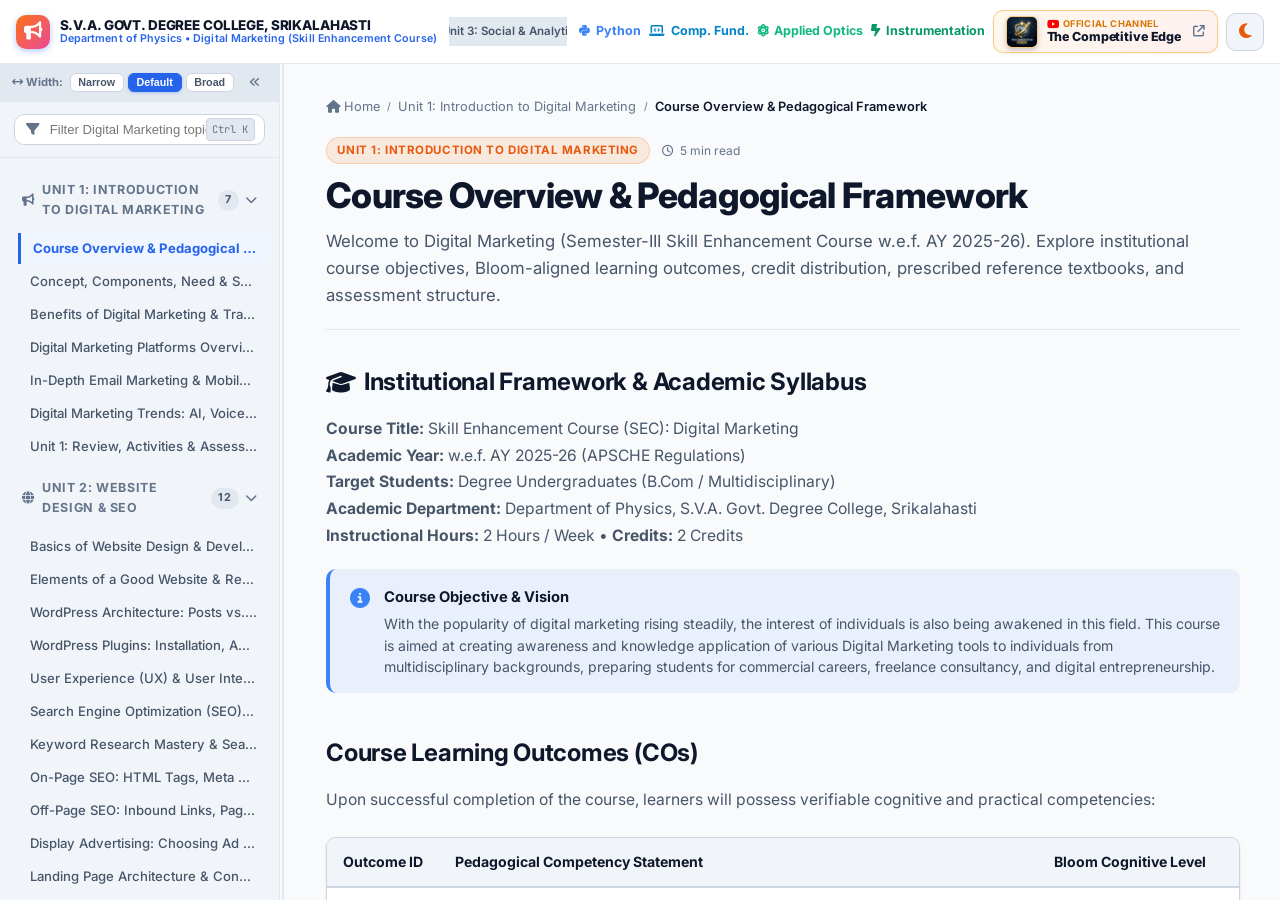
==== index.html @ a785d5cb "Add files via upload" ====
<!DOCTYPE html>
<html lang="en" data-theme="light">
<head>
  <meta charset="UTF-8">
  <meta name="viewport" content="width=device-width, initial-scale=1.0">
  <title>Digital Marketing | Department of Physics, S.V.A. Govt. Degree College, Srikalahasti</title>

  <!-- Google Fonts: Inter & JetBrains Mono -->
  <link rel="preconnect" href="https://fonts.googleapis.com">
  <link rel="preconnect" href="https://fonts.gstatic.com" crossorigin>
  <link href="https://fonts.googleapis.com/css2?family=Inter:wght@400;500;600;700;800&family=JetBrains+Mono:wght@400;500;700&display=swap" rel="stylesheet">

  <!-- Font Awesome 6.5 Icons -->
  <link rel="stylesheet" href="https://cdnjs.cloudflare.com/ajax/libs/font-awesome/6.5.1/css/all.min.css">

  <!-- Core Academic Theme & Interactive Tools Stylesheets -->
  <link rel="stylesheet" href="css/style.css">
  <link rel="stylesheet" href="css/interactive-tools.css">
</head>
<body>

  <!-- Top Reading Progress Indicator -->
  <div id="read-progress-bar"></div>

  <!-- Top Navigation Bar -->
  <header class="app-header">
    <div class="header-left">
      <button class="menu-toggle-btn" id="menu-toggle-btn" onclick="window.NavigationTracker.toggleMobileSidebar()" aria-label="Toggle Curriculum Menu">
        <i class="fa-solid fa-bars"></i>
      </button>

      <a href="#dm-course-overview" class="brand-badge">
        <div class="brand-logo-icon" style="background: linear-gradient(135deg, #f97316, #ec4899);">
          <i class="fa-solid fa-bullhorn"></i>
        </div>
        <div class="brand-title-group">
          <h1>S.V.A. GOVT. DEGREE COLLEGE, SRIKALAHASTI</h1>
          <p>Department of Physics &bull; Digital Marketing (Skill Enhancement Course)</p>
        </div>
      </a>
    </div>

    <!-- Quick Track Switcher Pills -->
    <nav class="track-switcher" aria-label="Curriculum Tracks">
      <a href="#dm-course-overview" class="track-pill active" data-track="track-unit1">Unit 1: Foundations</a>
      <a href="#web-design-fundamentals" class="track-pill" data-track="track-unit2">Unit 2: Web &amp; SEO</a>
      <a href="#social-media-ecosystem" class="track-pill" data-track="track-unit3">Unit 3: Social &amp; Analytics</a>
      <a href="#lab-01-frameworks-trends" class="track-pill" data-track="track-practicals" style="background: rgba(16, 185, 129, 0.1); border-color: var(--accent-emerald); color: var(--accent-emerald);">
        <i class="fa-solid fa-flask"></i> 5 Practical Labs
      </a>
      <a href="#dm-comprehensive-question-bank" class="track-pill" data-track="track-tests" style="background: rgba(139, 92, 246, 0.1); border-color: #8b5cf6; color: #8b5cf6;">
        <i class="fa-solid fa-graduation-cap"></i> Exams &amp; Tests
      </a>
    </nav>

    <div class="header-right">
      <!-- Course Switcher Link to Python Master Portal -->
      <a href="../Python-SVAGDC/index.html" class="tool-btn" style="text-decoration: none; font-size: 0.78rem; font-weight: 700; color: #3b82f6; border-color: #3b82f6; display: inline-flex; align-items: center; gap: 0.35rem;" title="Switch to Python Master Portal">
        <i class="fa-brands fa-python"></i> Python
      </a>

      <!-- Course Switcher Link to Computer Fundamentals Portal -->
      <a href="../Computer-Fund-OfficeAutomat-SVAGDC/index.html" class="tool-btn" style="text-decoration: none; font-size: 0.78rem; font-weight: 700; color: #0284c7; border-color: #0284c7; display: inline-flex; align-items: center; gap: 0.35rem;" title="Switch to Computer Fundamentals Portal">
        <i class="fa-solid fa-laptop-code"></i> Comp. Fund.
      </a>

      <!-- Course Switcher Link to Applied Optics Portal -->
      <a href="../Applied-Optics-SVAGDC/index.html" class="tool-btn" style="text-decoration: none; font-size: 0.78rem; font-weight: 700; color: #10b981; border-color: #10b981; display: inline-flex; align-items: center; gap: 0.35rem;" title="Switch to Applied Optics Course 7 Portal">
        <i class="fa-solid fa-atom"></i> Applied Optics
      </a>

      <!-- Course Switcher Link to Electronic Instrumentation Portal -->
      <a href="../Sem5-Electronic-Instrumentation-Minor-2026-wef2023-24/index.html" class="tool-btn" style="text-decoration: none; font-size: 0.78rem; font-weight: 700; color: #059669; border-color: #059669; display: inline-flex; align-items: center; gap: 0.35rem;" title="Switch to Electronic Instrumentation Portal">
        <i class="fa-solid fa-bolt-lightning"></i> Instrumentation
      </a>

      <!-- YouTube Channel Promotion -->
      <a href="https://www.youtube.com/@TheCompetitiveEdge-b4z" target="_blank" rel="noopener noreferrer" class="yt-promo-btn" title="Visit our Official YouTube Channel: The Competitive Edge (S.V.A. Govt. Degree College, Srikalahasti)" aria-label="Visit The Competitive Edge Official YouTube Channel">
        <img src="Logo-TheCompetitiveEdge.jpg" alt="The Competitive Edge" class="yt-promo-logo">
        <div class="yt-text-box">
          <span class="yt-channel-label"><i class="fa-brands fa-youtube yt-red-icon"></i> Official Channel</span>
          <span class="yt-channel-name">The Competitive Edge</span>
        </div>
        <span class="yt-subscribe-badge" title="Watch on YouTube">
          <i class="fa-solid fa-arrow-up-right-from-square"></i>
        </span>
      </a>

      <button class="theme-toggle-btn" id="theme-toggle-btn" aria-label="Toggle Dark/Light Mode" title="Toggle Theme">
        <i class="fa-solid fa-moon"></i>
      </button>
    </div>
  </header>

  <!-- Main App Layout Container -->
  <div class="app-container">
    <!-- Mobile Sidebar Backdrop -->
    <div class="sidebar-backdrop" id="sidebar-backdrop" onclick="window.NavigationTracker.closeMobileSidebar()"></div>

    <!-- Floating Expand Button for Desktop when Sidebar is Collapsed -->
    <button class="sidebar-floating-toggle" id="sidebar-floating-toggle" title="Show Curriculum Menu">
      <i class="fa-solid fa-bars"></i>
      <span>Curriculum Menu</span>
    </button>

    <!-- Collapsible & Resizable Sidebar Navigation -->
    <aside class="app-sidebar" id="app-sidebar">
      <!-- Sidebar Width Adjustment Toolbar -->
      <div class="sidebar-width-toolbar">
        <div class="width-presets-group" title="Quick Width Presets">
          <span class="width-label"><i class="fa-solid fa-arrows-left-right"></i> Width:</span>
          <button type="button" class="btn-width-preset" data-width="210" title="Narrow Sidebar (210px)">Narrow</button>
          <button type="button" class="btn-width-preset active" data-width="280" title="Default Sidebar (280px)">Default</button>
          <button type="button" class="btn-width-preset" data-width="360" title="Broad Sidebar (360px)">Broad</button>
        </div>
        <button type="button" class="btn-sidebar-collapse" id="sidebar-collapse-btn" title="Collapse Sidebar Menu">
          <i class="fa-solid fa-angles-left"></i>
        </button>
      </div>

      <!-- Quick Search Filter in Sidebar -->
      <div class="sidebar-search-box">
        <div class="sidebar-input-wrapper">
          <i class="fa-solid fa-filter"></i>
          <input type="text" class="sidebar-search-input" id="sidebar-search-input" placeholder="Filter Digital Marketing topics..." autocomplete="off">
          <kbd class="sidebar-search-kbd">Ctrl K</kbd>
        </div>
      </div>

      <!-- Curriculum Accordion Tree Mount -->
      <nav class="curriculum-tree" id="curriculum-tree" aria-label="Curriculum Navigation"></nav>
    </aside>

    <!-- Draggable Sidebar Resizer Handle -->
    <div class="sidebar-resizer" id="sidebar-resizer" title="Drag to adjust sidebar width (Double-click to reset)"></div>

    <!-- Reading & Interactive Main Pane -->
    <main class="app-main" id="app-main">
      <div class="content-wrapper" id="topic-content-mount">
        <!-- Dynamic Topic Content Injected via app.js -->
        <div style="padding: 3rem 1rem; text-align: center; color: var(--text-muted);">
          <i class="fa-solid fa-spinner fa-spin" style="font-size: 2rem; margin-bottom: 1rem; color: #ea580c;"></i>
          <p>Loading Digital Marketing curriculum modules...</p>
        </div>
      </div>

      <!-- YouTube Channel Promotion Banner -->
      <section class="bottom-yt-promo-container" aria-label="Official YouTube Channel Promotion">
        <div class="bottom-yt-card">
          <div class="bottom-yt-left">
            <img src="Logo-TheCompetitiveEdge.jpg" alt="The Competitive Edge Crest Logo" class="bottom-yt-crest">
          </div>
          <div class="bottom-yt-body">
            <div class="bottom-yt-badge">
              <i class="fa-brands fa-youtube"></i> OFFICIAL YOUTUBE CHANNEL
            </div>
            <h2 class="bottom-yt-title">The Competitive Edge</h2>
            <p class="bottom-yt-subtitle">
              Department of Physics &bull; S.V.A. Govt. Degree College, Srikalahasti
            </p>
            <div class="bottom-yt-desc">
              <p>
                <strong>Welcome to The Competitive Edge</strong> &mdash; your comprehensive academic and career excellence destination! 🎯
              </p>
              <p>
                Crafted for undergraduate degree scholars and competitive aspirants. We empower students with modern digital skills, analytical reasoning, physics lectures, and competitive acumen required for university distinctions, corporate placements, and competitive examinations.
              </p>
              
              <div class="bottom-yt-features-title">
                📚 What you’ll find on this channel:
              </div>
              <ul class="bottom-yt-grid">
                <li><span>📰</span> Daily Current Affairs &amp; Quizzes</li>
                <li><span>🚀</span> Digital Marketing, SEO &amp; Analytics</li>
                <li><span>🔢</span> Quantitative Aptitude &amp; Arithmetic</li>
                <li><span>🧠</span> Reasoning &ndash; Verbal &amp; Non-Verbal</li>
                <li><span>📖</span> General English &amp; Corporate Communication</li>
                <li><span>🔬</span> General Science &amp; Physics Major Lectures</li>
                <li><span>💻</span> Python Programming &amp; Computer Automation</li>
                <li><span>🎯</span> Practice Questions, Mock Exams &amp; Shortcuts</li>
              </ul>

              <div class="bottom-yt-target-exams">
                Tailored for undergraduate degree examinations and aspirants preparing for UPSC, SSC CGL, Banking (IBPS/SBI), Railways (RRB), APPSC, TSPSC, State PSCs, Defence, and industry certifications.
              </div>
            </div>
            <div class="bottom-yt-actions">
              <a href="https://www.youtube.com/@TheCompetitiveEdge-b4z" target="_blank" rel="noopener noreferrer" class="btn-yt-big-subscribe" title="Subscribe to The Competitive Edge on YouTube">
                <i class="fa-brands fa-youtube"></i> Subscribe &amp; Watch Lectures <i class="fa-solid fa-arrow-up-right-from-square"></i>
              </a>
              <span class="bottom-yt-stat"><i class="fa-solid fa-circle-check"></i> Free Academic Lectures &amp; Competitive Exam Prep</span>
            </div>
          </div>
        </div>
      </section>

      <!-- Footer -->
      <footer class="app-footer">
        <div class="footer-dept-badge" style="background: rgba(249, 115, 22, 0.12); color: #ea580c; border: 1px solid rgba(249, 115, 22, 0.25);">DEPARTMENT OF PHYSICS</div>
        <p>S.V.A. Govt. Degree College, Srikalahasti, Tirupati District, Andhra Pradesh</p>
        <p style="margin-top: 0.35rem; font-size: 0.76rem; color: var(--text-muted);">
          Semester-III &bull; Skill Enhancement Course: Digital Marketing &bull; APSCHE w.e.f. AY 2025-26 &bull; Live Interactive Web Portal
        </p>
      </footer>
    </main>
  </div>

  <!-- Global Fast Search Modal (Ctrl+K) -->
  <div class="search-modal-backdrop" id="search-modal-backdrop">
    <div class="search-modal">
      <div class="search-modal-header">
        <i class="fa-solid fa-magnifying-glass"></i>
        <input type="text" class="search-modal-input" id="search-modal-input" placeholder="Search SEO, WordPress, Facebook ads, GA4, metrics, labs..." autocomplete="off">
        <button class="search-modal-close" id="search-modal-close" aria-label="Close search modal">
          <i class="fa-solid fa-xmark"></i>
        </button>
      </div>
      <ul class="search-results-list" id="search-results-list"></ul>
    </div>
  </div>

  <!-- Application Logic Scripts -->
  <script src="js/curriculum_data.js"></script>
  <script src="js/seo_simulator.js"></script>
  <script src="js/ad_roi_calculator.js"></script>
  <script src="js/social_simulator.js"></script>
  <script src="js/wordpress_simulator.js"></script>
  <script src="js/analytics_funnel.js"></script>
  <script src="js/quiz.js"></script>
  <script src="js/navigation.js"></script>
  <script src="js/app.js"></script>

</body>
</html>
---- css/style.css ----
/* ==========================================================================
   Digital-Marketing-SVGDC: Digital Marketing Master Learning Portal
   S.V.A. Govt. Degree College, Srikalahasti
   Bespoke Academic Theme & Responsive Layout
   ========================================================================== */

:root {
  --font-sans: 'Inter', -apple-system, BlinkMacSystemFont, "Segoe UI", Roboto, Oxygen, Ubuntu, Cantarell, sans-serif;
  --font-mono: 'JetBrains Mono', 'Fira Code', Menlo, Monaco, Consolas, monospace;

  /* Light Theme Palette */
  --bg-primary: #f8fafc;
  --bg-surface: #ffffff;
  --bg-surface-elevated: #ffffff;
  --bg-sidebar: #f1f5f9;
  --bg-hover: #e2e8f0;
  --bg-active: #e0f2fe;

  --border-subtle: #e2e8f0;
  --border-medium: #cbd5e1;
  --border-focus: #3b82f6;

  --text-primary: #0f172a;
  --text-secondary: #475569;
  --text-muted: #64748b;
  --text-inverse: #ffffff;

  --primary: #2563eb;
  --primary-hover: #1d4ed8;
  --primary-light: #eff6ff;
  --primary-dark: #1e40af;

  --accent-cyan: #0284c7;
  --accent-emerald: #059669;
  --accent-amber: #d97706;
  --accent-purple: #7c3aed;
  --accent-rose: #e11d48;

  --card-shadow: 0 1px 3px 0 rgb(0 0 0 / 0.08), 0 1px 2px -1px rgb(0 0 0 / 0.08);
  --card-shadow-hover: 0 10px 15px -3px rgb(0 0 0 / 0.08), 0 4px 6px -4px rgb(0 0 0 / 0.04);
  --modal-shadow: 0 20px 25px -5px rgb(0 0 0 / 0.15), 0 8px 10px -6px rgb(0 0 0 / 0.1);

  --header-height: 64px;
  --sidebar-width: 280px;
  --content-max-width: 1040px;
  --radius-sm: 6px;
  --radius-md: 10px;
  --radius-lg: 16px;
  --radius-full: 9999px;
  --transition-fast: 0.15s ease;
  --transition-normal: 0.25s ease;
}

[data-theme="dark"] {
  --bg-primary: #090d16;
  --bg-surface: #0f172a;
  --bg-surface-elevated: #1e293b;
  --bg-sidebar: #0b1120;
  --bg-hover: #1e293b;
  --bg-active: #1e3a8a33;

  --border-subtle: #1e293b;
  --border-medium: #334155;
  --border-focus: #60a5fa;

  --text-primary: #f8fafc;
  --text-secondary: #cbd5e1;
  --text-muted: #94a3b8;
  --text-inverse: #0f172a;

  --primary: #38bdf8;
  --primary-hover: #7dd3fc;
  --primary-light: #0369a133;
  --primary-dark: #0284c7;

  --accent-cyan: #38bdf8;
  --accent-emerald: #10b981;
  --accent-amber: #fbbf24;
  --accent-purple: #a855f7;
  --accent-rose: #f43f5e;

  --card-shadow: 0 4px 6px -1px rgb(0 0 0 / 0.3), 0 2px 4px -2px rgb(0 0 0 / 0.3);
  --card-shadow-hover: 0 10px 15px -3px rgb(0 0 0 / 0.4), 0 4px 6px -4px rgb(0 0 0 / 0.2);
  --modal-shadow: 0 25px 50px -12px rgb(0 0 0 / 0.7);
}

*, *::before, *::after {
  box-sizing: border-box;
  margin: 0;
  padding: 0;
}

html {
  scroll-behavior: smooth;
  font-size: 16px;
}

body {
  font-family: var(--font-sans);
  background-color: var(--bg-primary);
  color: var(--text-primary);
  line-height: 1.65;
  min-height: 100vh;
  display: flex;
  flex-direction: column;
  -webkit-font-smoothing: antialiased;
  -moz-osx-font-smoothing: grayscale;
}

/* ================= Top Progress Bar ================= */
#read-progress-bar {
  position: fixed;
  top: 0;
  left: 0;
  height: 3px;
  background: linear-gradient(90deg, var(--accent-cyan), var(--primary), var(--accent-emerald));
  z-index: 1001;
  width: 0%;
  transition: width 0.1s linear;
}

/* ================= Top Navigation Bar ================= */
.app-header {
  height: var(--header-height);
  background-color: var(--bg-surface);
  border-bottom: 1px solid var(--border-subtle);
  position: sticky;
  top: 0;
  z-index: 1000;
  display: flex;
  align-items: center;
  justify-content: space-between;
  padding: 0 1rem;
  gap: 0.75rem;
  backdrop-filter: blur(12px);
}

.header-left {
  display: flex;
  align-items: center;
  gap: 0.6rem;
  flex-shrink: 0;
}

.menu-toggle-btn {
  display: none;
  background: transparent;
  border: 1px solid var(--border-medium);
  color: var(--text-primary);
  width: 36px;
  height: 36px;
  border-radius: var(--radius-sm);
  cursor: pointer;
  align-items: center;
  justify-content: center;
  font-size: 1rem;
}

.brand-badge {
  display: flex;
  align-items: center;
  gap: 0.6rem;
  text-decoration: none;
  color: inherit;
}

.brand-logo-icon {
  width: 34px;
  height: 34px;
  background: linear-gradient(135deg, #0284c7, #3b82f6);
  border-radius: var(--radius-md);
  display: flex;
  align-items: center;
  justify-content: center;
  color: #ffffff;
  font-size: 1.15rem;
  box-shadow: 0 2px 6px rgba(37, 99, 235, 0.35);
  flex-shrink: 0;
}

.brand-title-group h1 {
  font-size: 0.84rem;
  font-weight: 800;
  letter-spacing: -0.01em;
  color: var(--text-primary);
  line-height: 1.15;
  white-space: nowrap;
}

.brand-title-group p {
  font-size: 0.67rem;
  font-weight: 600;
  color: var(--primary);
  letter-spacing: 0.01em;
  line-height: 1.1;
  white-space: nowrap;
}

/* Quick Track Switcher Pills */
.track-switcher {
  display: flex;
  align-items: center;
  gap: 0.3rem;
  overflow-x: auto;
  flex: 1;
  min-width: 0;
  justify-content: center;
  scrollbar-width: none;
  padding: 0 0.25rem;
}

.track-switcher::-webkit-scrollbar {
  display: none;
}

.track-pill {
  padding: 0.26rem 0.58rem;
  border-radius: var(--radius-full);
  font-size: 0.72rem;
  font-weight: 600;
  color: var(--text-secondary);
  background: var(--bg-hover);
  border: 1px solid transparent;
  cursor: pointer;
  text-decoration: none;
  white-space: nowrap;
  flex-shrink: 0;
  transition: all var(--transition-fast);
}

.track-pill:hover {
  background: var(--bg-active);
  color: var(--primary);
  border-color: var(--border-medium);
}

.track-pill.active {
  background: var(--primary);
  color: #ffffff;
  border-color: var(--primary);
}

.header-right {
  display: flex;
  align-items: center;
  gap: 0.5rem;
  flex-shrink: 0;
}

/* ================= The Competitive Edge YouTube Promotion Badge ================= */
.yt-promo-btn {
  display: flex;
  align-items: center;
  gap: 0.55rem;
  padding: 0.3rem 0.75rem;
  min-width: auto;
  background: linear-gradient(135deg, rgba(245, 158, 11, 0.08), rgba(239, 68, 68, 0.08));
  border: 1.5px solid rgba(245, 158, 11, 0.45);
  border-radius: var(--radius-md);
  color: var(--text-primary);
  text-decoration: none;
  cursor: pointer;
  transition: all var(--transition-fast);
  line-height: 1.2;
  box-shadow: 0 1px 3px rgba(0, 0, 0, 0.06);
}

.yt-promo-btn:hover {
  background: linear-gradient(135deg, rgba(245, 158, 11, 0.16), rgba(239, 68, 68, 0.15));
  border-color: #f59e0b;
  box-shadow: 0 3px 10px rgba(245, 158, 11, 0.25);
  transform: translateY(-1px);
}

.yt-promo-logo {
  width: 32px;
  height: 32px;
  border-radius: 6px;
  object-fit: cover;
  flex-shrink: 0;
  box-shadow: 0 2px 5px rgba(0, 0, 0, 0.2);
  border: 1px solid rgba(245, 158, 11, 0.5);
  transition: transform var(--transition-fast);
}

.yt-promo-btn:hover .yt-promo-logo {
  transform: scale(1.05);
}

.yt-text-box {
  display: flex;
  flex-direction: column;
}

.yt-channel-label {
  font-size: 0.58rem;
  font-weight: 700;
  text-transform: uppercase;
  letter-spacing: 0.04em;
  color: #d97706;
  display: flex;
  align-items: center;
  gap: 0.25rem;
}

.yt-red-icon {
  color: #ff0000;
  font-size: 0.68rem;
}

.yt-channel-name {
  font-size: 0.78rem;
  font-weight: 800;
  color: var(--text-primary);
  white-space: nowrap;
  letter-spacing: -0.01em;
}

.yt-subscribe-badge {
  font-size: 0.72rem;
  color: var(--text-muted);
  margin-left: 0.2rem;
  transition: color var(--transition-fast), transform var(--transition-fast);
}

.yt-promo-btn:hover .yt-subscribe-badge {
  color: #ef4444;
  transform: translate(2px, -2px);
}

[data-theme="dark"] .yt-promo-btn {
  background: linear-gradient(135deg, rgba(245, 158, 11, 0.12), rgba(239, 68, 68, 0.14));
  border-color: rgba(245, 158, 11, 0.55);
}

[data-theme="dark"] .yt-channel-label {
  color: #fbbf24;
}

[data-theme="dark"] .yt-promo-btn:hover {
  border-color: #fbbf24;
  box-shadow: 0 4px 16px rgba(245, 158, 11, 0.35);
}

@media (max-width: 1024px) {
  .yt-promo-btn {
    min-width: auto;
    padding: 0.35rem 0.75rem;
  }
}

@media (max-width: 768px) {
  .yt-channel-label {
    font-size: 0.6rem;
  }
  .yt-channel-name {
    font-size: 0.78rem;
  }
}

@media (max-width: 580px) {
  .yt-text-box, .yt-subscribe-badge {
    display: none;
  }
  .yt-promo-btn {
    min-width: auto;
    padding: 0.25rem 0.4rem;
  }
  .yt-promo-logo {
    width: 34px;
    height: 34px;
  }
}

.search-trigger-btn {
  display: flex;
  align-items: center;
  gap: 0.5rem;
  padding: 0.45rem 0.85rem;
  background: var(--bg-sidebar);
  border: 1px solid var(--border-medium);
  border-radius: var(--radius-md);
  color: var(--text-muted);
  font-size: 0.82rem;
  cursor: pointer;
  transition: all var(--transition-fast);
}

.search-trigger-btn:hover {
  border-color: var(--primary);
  color: var(--text-primary);
}

.search-kbd {
  font-family: var(--font-mono);
  font-size: 0.7rem;
  background: var(--bg-hover);
  border: 1px solid var(--border-medium);
  border-radius: 4px;
  padding: 0.1rem 0.35rem;
  color: var(--text-secondary);
}

.theme-toggle-btn {
  background: var(--bg-sidebar);
  border: 1px solid var(--border-medium);
  color: var(--text-primary);
  width: 38px;
  height: 38px;
  border-radius: var(--radius-md);
  display: flex;
  align-items: center;
  justify-content: center;
  cursor: pointer;
  font-size: 1.05rem;
  transition: all var(--transition-fast);
}

.theme-toggle-btn:hover {
  background: var(--bg-hover);
  border-color: var(--border-focus);
}

/* ================= App Layout Wrapper ================= */
.app-container {
  display: flex;
  flex: 1;
  position: relative;
  overflow: hidden;
}

/* ================= Sidebar Navigation & Width Controls ================= */
.app-sidebar {
  width: var(--sidebar-width);
  background-color: var(--bg-sidebar);
  border-right: 1px solid var(--border-subtle);
  height: calc(100vh - var(--header-height));
  position: sticky;
  top: var(--header-height);
  overflow-y: auto;
  display: flex;
  flex-direction: column;
  flex-shrink: 0;
  transition: transform var(--transition-normal);
}

.app-sidebar.collapsed-desktop {
  width: 0 !important;
  min-width: 0 !important;
  overflow: hidden !important;
  border-right: none !important;
  padding: 0 !important;
  visibility: hidden;
}

/* Sidebar Width Toolbar (Narrow, Default, Broad Presets & Collapse) */
.sidebar-width-toolbar {
  display: flex;
  align-items: center;
  justify-content: space-between;
  padding: 0.4rem 0.75rem;
  background-color: var(--bg-hover);
  border-bottom: 1px solid var(--border-subtle);
  position: sticky;
  top: 0;
  z-index: 12;
  font-size: 0.74rem;
}

.width-presets-group {
  display: flex;
  align-items: center;
  gap: 0.25rem;
}

.width-label {
  font-size: 0.7rem;
  font-weight: 700;
  color: var(--text-muted);
  display: flex;
  align-items: center;
  gap: 0.2rem;
  margin-right: 0.15rem;
}

.btn-width-preset {
  background: var(--bg-surface);
  border: 1px solid var(--border-medium);
  color: var(--text-secondary);
  font-size: 0.67rem;
  font-weight: 600;
  padding: 0.18rem 0.48rem;
  border-radius: var(--radius-sm);
  cursor: pointer;
  transition: all var(--transition-fast);
}

.btn-width-preset:hover {
  background: var(--bg-surface);
  color: var(--primary);
  border-color: var(--primary);
}

.btn-width-preset.active {
  background: var(--primary);
  color: #ffffff;
  border-color: var(--primary);
  font-weight: 700;
  box-shadow: 0 1px 3px rgba(37, 99, 235, 0.3);
}

.btn-sidebar-collapse {
  background: transparent;
  border: 1px solid transparent;
  color: var(--text-muted);
  width: 24px;
  height: 24px;
  border-radius: var(--radius-sm);
  display: flex;
  align-items: center;
  justify-content: center;
  cursor: pointer;
  font-size: 0.72rem;
  transition: all var(--transition-fast);
}

.btn-sidebar-collapse:hover {
  background: var(--bg-surface);
  color: var(--primary);
  border-color: var(--border-medium);
}

/* Draggable Splitter Divider between Sidebar and Main Content */
.sidebar-resizer {
  width: 6px;
  background: transparent;
  cursor: col-resize;
  position: relative;
  flex-shrink: 0;
  z-index: 90;
  transition: background 0.15s ease;
  user-select: none;
}

.sidebar-resizer::after {
  content: '';
  position: absolute;
  top: 0;
  bottom: 0;
  left: 2px;
  width: 2px;
  background: var(--border-subtle);
  transition: all 0.15s ease;
}

.sidebar-resizer:hover,
.sidebar-resizer.dragging {
  background: rgba(37, 99, 235, 0.12);
}

.sidebar-resizer:hover::after,
.sidebar-resizer.dragging::after {
  background: var(--primary);
  width: 3px;
  box-shadow: 0 0 8px rgba(37, 99, 235, 0.5);
}

body.resizing-sidebar {
  cursor: col-resize !important;
  user-select: none !important;
}

body.resizing-sidebar iframe,
body.resizing-sidebar textarea {
  pointer-events: none !important;
}

/* Floating Expand Trigger when Sidebar is Hidden on Desktop */
.sidebar-floating-toggle {
  display: none;
  position: fixed;
  left: 0;
  top: 75px;
  z-index: 1002;
  background: var(--primary);
  color: #ffffff;
  border: none;
  border-radius: 0 var(--radius-md) var(--radius-md) 0;
  padding: 0.5rem 0.75rem;
  cursor: pointer;
  box-shadow: 0 4px 14px rgba(37, 99, 235, 0.45);
  align-items: center;
  gap: 0.45rem;
  font-size: 0.78rem;
  font-weight: 700;
  transition: all var(--transition-fast);
}

.sidebar-floating-toggle:hover {
  background: var(--primary-hover);
  transform: translateX(2px);
}

.sidebar-floating-toggle.visible {
  display: inline-flex;
}

.sidebar-search-box {
  padding: 0.75rem 0.85rem;
  border-bottom: 1px solid var(--border-subtle);
  position: sticky;
  top: 36px;
  background-color: var(--bg-sidebar);
  z-index: 10;
}

.sidebar-input-wrapper {
  position: relative;
  display: flex;
  align-items: center;
}

.sidebar-input-wrapper i {
  position: absolute;
  left: 0.75rem;
  color: var(--text-muted);
  font-size: 0.85rem;
}

.sidebar-search-input {
  width: 100%;
  padding: 0.45rem 0.75rem 0.45rem 2.2rem;
  border-radius: var(--radius-md);
  border: 1px solid var(--border-medium);
  background-color: var(--bg-surface);
  color: var(--text-primary);
  font-size: 0.82rem;
  outline: none;
  transition: border-color var(--transition-fast);
}

.sidebar-search-input:focus {
  border-color: var(--border-focus);
  box-shadow: 0 0 0 2px rgba(59, 130, 246, 0.2);
}

.sidebar-search-kbd {
  position: absolute;
  right: 0.65rem;
  font-family: var(--font-mono);
  font-size: 0.65rem;
  background: var(--bg-hover);
  border: 1px solid var(--border-medium);
  border-radius: 4px;
  padding: 0.1rem 0.35rem;
  color: var(--text-muted);
  pointer-events: none;
}

.curriculum-tree {
  padding: 0.75rem 0.6rem 2rem 0.6rem;
  display: flex;
  flex-direction: column;
  gap: 0.35rem;
}

.category-group {
  border-radius: var(--radius-md);
  overflow: hidden;
}

.category-header {
  display: flex;
  align-items: center;
  justify-content: space-between;
  padding: 0.6rem 0.75rem;
  font-size: 0.78rem;
  font-weight: 700;
  text-transform: uppercase;
  letter-spacing: 0.05em;
  color: var(--text-muted);
  cursor: pointer;
  user-select: none;
  border-radius: var(--radius-sm);
  transition: all var(--transition-fast);
}

.category-header:hover {
  background-color: var(--bg-hover);
  color: var(--text-primary);
}

.category-header-title {
  display: flex;
  align-items: center;
  gap: 0.5rem;
}

.category-badge {
  font-size: 0.68rem;
  padding: 0.1rem 0.45rem;
  border-radius: var(--radius-full);
  background-color: var(--bg-hover);
  color: var(--text-secondary);
}

.category-arrow {
  font-size: 0.75rem;
  transition: transform var(--transition-fast);
}

.category-group.collapsed .category-arrow {
  transform: rotate(-90deg);
}

.category-group.collapsed .topic-list {
  display: none;
}

.topic-list {
  list-style: none;
  padding-left: 0.5rem;
  margin-top: 0.15rem;
  display: flex;
  flex-direction: column;
  gap: 0.12rem;
}

.topic-item a {
  display: flex;
  align-items: center;
  justify-content: space-between;
  gap: 0.45rem;
  padding: 0.42rem 0.75rem;
  font-size: 0.82rem;
  font-weight: 500;
  color: var(--text-secondary);
  text-decoration: none;
  border-radius: var(--radius-sm);
  transition: all var(--transition-fast);
  line-height: 1.35;
}

.topic-item a span {
  flex: 1;
  min-width: 0;
  overflow: hidden;
  text-overflow: ellipsis;
  white-space: nowrap;
}

.topic-item a:hover {
  background-color: var(--bg-hover);
  color: var(--text-primary);
  transform: translateX(2px);
}

.topic-item.active a {
  background-color: var(--primary-light);
  color: var(--primary);
  font-weight: 700;
  border-left: 3px solid var(--primary);
  border-top-left-radius: 0;
  border-bottom-left-radius: 0;
}

.topic-item .check-icon {
  font-size: 0.72rem;
  color: var(--accent-emerald);
  display: none;
}

.topic-item.completed .check-icon {
  display: inline-block;
}

/* ================= Main Content Area ================= */
.app-main {
  flex: 1;
  min-width: 0;
  height: calc(100vh - var(--header-height));
  overflow-y: auto;
  padding: 2rem 2.5rem 4rem 2.5rem;
  scroll-behavior: smooth;
}

.content-wrapper {
  max-width: var(--content-max-width);
  margin: 0 auto;
}

/* Breadcrumbs */
.breadcrumbs {
  display: flex;
  align-items: center;
  gap: 0.45rem;
  font-size: 0.8rem;
  color: var(--text-muted);
  margin-bottom: 1.25rem;
}

.breadcrumbs a {
  color: var(--text-muted);
  text-decoration: none;
  transition: color var(--transition-fast);
}

.breadcrumbs a:hover {
  color: var(--primary);
}

.breadcrumbs .separator {
  font-size: 0.65rem;
  color: var(--text-muted);
}

.breadcrumbs .current {
  color: var(--text-primary);
  font-weight: 600;
}

/* Lesson Header & Meta */
.lesson-header {
  margin-bottom: 2rem;
  padding-bottom: 1.25rem;
  border-bottom: 1px solid var(--border-subtle);
}

.lesson-meta-row {
  display: flex;
  align-items: center;
  gap: 0.75rem;
  margin-bottom: 0.6rem;
  flex-wrap: wrap;
}

.module-tag {
  font-size: 0.72rem;
  font-weight: 700;
  text-transform: uppercase;
  letter-spacing: 0.05em;
  padding: 0.2rem 0.65rem;
  border-radius: var(--radius-full);
  background-color: var(--primary-light);
  color: var(--primary);
  border: 1px solid rgba(59, 130, 246, 0.25);
}

.read-time {
  font-size: 0.75rem;
  color: var(--text-muted);
  display: flex;
  align-items: center;
  gap: 0.35rem;
}

.lesson-title {
  font-size: 2.2rem;
  font-weight: 800;
  letter-spacing: -0.02em;
  color: var(--text-primary);
  line-height: 1.2;
  margin-bottom: 0.75rem;
}

.lesson-lead {
  font-size: 1.05rem;
  color: var(--text-secondary);
  line-height: 1.6;
  max-width: 900px;
}

/* Chapter Navigation Quick Buttons */
.nav-buttons-bar {
  display: flex;
  align-items: center;
  justify-content: space-between;
  margin: 1.5rem 0;
  gap: 1rem;
}

.nav-btn {
  display: inline-flex;
  align-items: center;
  gap: 0.5rem;
  padding: 0.55rem 1.1rem;
  border-radius: var(--radius-md);
  font-size: 0.86rem;
  font-weight: 600;
  text-decoration: none;
  cursor: pointer;
  transition: all var(--transition-fast);
  border: 1px solid var(--border-medium);
  background-color: var(--bg-surface);
  color: var(--text-primary);
}

.nav-btn:hover {
  border-color: var(--primary);
  color: var(--primary);
  background-color: var(--bg-hover);
}

.nav-btn.primary {
  background-color: var(--primary);
  color: #ffffff;
  border-color: var(--primary);
  box-shadow: 0 2px 4px rgba(37, 99, 235, 0.25);
}

.nav-btn.primary:hover {
  background-color: var(--primary-hover);
}

.nav-btn.disabled {
  opacity: 0.4;
  pointer-events: none;
  cursor: not-allowed;
}

/* Pedagogical Sections & Typography */
.pedagogy-section {
  margin-bottom: 2.5rem;
}

.pedagogy-section h2 {
  font-size: 1.5rem;
  font-weight: 700;
  letter-spacing: -0.01em;
  color: var(--text-primary);
  margin-bottom: 0.9rem;
  display: flex;
  align-items: center;
  gap: 0.5rem;
}

.pedagogy-section h3 {
  font-size: 1.2rem;
  font-weight: 600;
  color: var(--text-primary);
  margin: 1.5rem 0 0.75rem 0;
}

.pedagogy-section p {
  color: var(--text-secondary);
  font-size: 0.98rem;
  line-height: 1.7;
  margin-bottom: 1rem;
}

.pedagogy-section ul, .pedagogy-section ol {
  color: var(--text-secondary);
  font-size: 0.98rem;
  line-height: 1.7;
  padding-left: 1.5rem;
  margin-bottom: 1rem;
}

.pedagogy-section li {
  margin-bottom: 0.4rem;
}

.pedagogy-section code {
  font-family: var(--font-mono);
  font-size: 0.88em;
  background-color: var(--bg-hover);
  color: var(--accent-rose);
  padding: 0.15rem 0.35rem;
  border-radius: var(--radius-sm);
  border: 1px solid var(--border-subtle);
}

/* Callout Alerts */
.callout-box {
  border-radius: var(--radius-md);
  padding: 1rem 1.25rem;
  margin: 1.25rem 0;
  display: flex;
  gap: 0.85rem;
  border-left: 4px solid;
}

.callout-box.info {
  background-color: rgba(59, 130, 246, 0.08);
  border-color: #3b82f6;
  color: var(--text-primary);
}

.callout-box.tip {
  background-color: rgba(16, 185, 129, 0.08);
  border-color: #10b981;
  color: var(--text-primary);
}

.callout-box.warning {
  background-color: rgba(245, 158, 11, 0.08);
  border-color: #f59e0b;
  color: var(--text-primary);
}

.callout-box.academic {
  background-color: rgba(124, 58, 237, 0.08);
  border-color: #7c3aed;
  color: var(--text-primary);
}

.callout-icon {
  font-size: 1.25rem;
  line-height: 1;
  flex-shrink: 0;
  margin-top: 0.15rem;
}

.callout-box.info .callout-icon { color: #3b82f6; }
.callout-box.tip .callout-icon { color: #10b981; }
.callout-box.warning .callout-icon { color: #f59e0b; }
.callout-box.academic .callout-icon { color: #7c3aed; }

.callout-content {
  flex: 1;
}

.callout-title {
  font-weight: 700;
  font-size: 0.92rem;
  margin-bottom: 0.25rem;
}

.callout-text {
  font-size: 0.88rem;
  color: var(--text-secondary);
  line-height: 1.5;
}

/* Modern Data & Reference Tables */
.table-container {
  overflow-x: auto;
  margin: 1.5rem 0;
  border-radius: var(--radius-md);
  border: 1px solid var(--border-medium);
  background-color: var(--bg-surface);
  box-shadow: var(--card-shadow);
}

.data-table {
  width: 100%;
  border-collapse: collapse;
  text-align: left;
  font-size: 0.88rem;
}

.data-table th {
  background-color: var(--bg-sidebar);
  color: var(--text-primary);
  font-weight: 700;
  padding: 0.75rem 1rem;
  border-bottom: 2px solid var(--border-medium);
  white-space: nowrap;
}

.data-table td {
  padding: 0.75rem 1rem;
  border-bottom: 1px solid var(--border-subtle);
  color: var(--text-secondary);
}

.data-table tr:last-child td {
  border-bottom: none;
}

.data-table tr:hover td {
  background-color: var(--bg-hover);
}

/* ================= Search Modal ================= */
.search-modal-backdrop {
  position: fixed;
  inset: 0;
  background-color: rgba(0, 0, 0, 0.6);
  backdrop-filter: blur(4px);
  z-index: 2000;
  display: none;
  align-items: flex-start;
  justify-content: center;
  padding-top: 10vh;
}

.search-modal-backdrop.active {
  display: flex;
}

.search-modal {
  width: 90%;
  max-width: 620px;
  background-color: var(--bg-surface);
  border: 1px solid var(--border-medium);
  border-radius: var(--radius-lg);
  box-shadow: var(--modal-shadow);
  overflow: hidden;
  display: flex;
  flex-direction: column;
}

.search-modal-header {
  display: flex;
  align-items: center;
  padding: 0.85rem 1.25rem;
  border-bottom: 1px solid var(--border-subtle);
  gap: 0.75rem;
}

.search-modal-header i {
  color: var(--text-muted);
  font-size: 1.1rem;
}

.search-modal-input {
  flex: 1;
  border: none;
  background: transparent;
  color: var(--text-primary);
  font-size: 1.05rem;
  outline: none;
}

.search-modal-close {
  background: none;
  border: none;
  color: var(--text-muted);
  cursor: pointer;
  font-size: 1.1rem;
  padding: 0.2rem;
}

.search-results-list {
  max-height: 400px;
  overflow-y: auto;
  padding: 0.5rem;
  list-style: none;
}

.search-result-item a {
  display: block;
  padding: 0.75rem 1rem;
  border-radius: var(--radius-md);
  text-decoration: none;
  color: var(--text-primary);
  transition: background-color var(--transition-fast);
}

.search-result-item a:hover {
  background-color: var(--bg-hover);
}

.search-result-title {
  font-weight: 600;
  font-size: 0.92rem;
}

.search-result-path {
  font-size: 0.76rem;
  color: var(--text-muted);
  margin-top: 0.15rem;
}

/* ================= Big Size Bottom YouTube Promotion Banner ================= */
.bottom-yt-promo-container {
  max-width: var(--content-max-width);
  margin: 3.5rem auto 2.5rem auto;
  padding: 0 0.5rem;
}

.bottom-yt-card {
  display: flex;
  align-items: flex-start;
  gap: 2.25rem;
  background: linear-gradient(135deg, rgba(245, 158, 11, 0.07), rgba(239, 68, 68, 0.08), rgba(37, 99, 235, 0.05));
  border: 2px solid rgba(245, 158, 11, 0.45);
  border-radius: var(--radius-lg);
  padding: 2.25rem 2.5rem;
  box-shadow: 0 4px 24px rgba(0, 0, 0, 0.06);
  position: relative;
  overflow: hidden;
  transition: all var(--transition-normal);
}

.bottom-yt-card::before {
  content: '';
  position: absolute;
  top: -60px;
  right: -60px;
  width: 180px;
  height: 180px;
  background: radial-gradient(circle, rgba(239, 68, 68, 0.15) 0%, transparent 70%);
  border-radius: 50%;
  pointer-events: none;
}

.bottom-yt-card:hover {
  border-color: #f59e0b;
  box-shadow: 0 8px 32px rgba(245, 158, 11, 0.22);
  transform: translateY(-2px);
}

.bottom-yt-left {
  flex-shrink: 0;
  margin-top: 0.25rem;
}

.bottom-yt-crest {
  width: 110px;
  height: 110px;
  border-radius: 20px;
  object-fit: cover;
  box-shadow: 0 6px 18px rgba(0, 0, 0, 0.28);
  border: 2.5px solid rgba(245, 158, 11, 0.65);
  transition: transform var(--transition-fast);
}

.bottom-yt-card:hover .bottom-yt-crest {
  transform: scale(1.05) rotate(1deg);
}

.bottom-yt-body {
  flex: 1;
  min-width: 0;
}

.bottom-yt-badge {
  display: inline-flex;
  align-items: center;
  gap: 0.45rem;
  font-size: 0.72rem;
  font-weight: 800;
  text-transform: uppercase;
  letter-spacing: 0.06em;
  color: #ffffff;
  background: linear-gradient(135deg, #dc2626, #b91c1c);
  padding: 0.25rem 0.8rem;
  border-radius: var(--radius-full);
  margin-bottom: 0.65rem;
  box-shadow: 0 2px 6px rgba(220, 38, 38, 0.35);
}

.bottom-yt-title {
  font-size: 1.65rem;
  font-weight: 800;
  color: var(--text-primary);
  margin-bottom: 0.2rem;
  letter-spacing: -0.02em;
  line-height: 1.2;
}

.bottom-yt-subtitle {
  font-size: 0.88rem;
  font-weight: 600;
  color: #d97706;
  margin-bottom: 0.75rem;
}

.bottom-yt-desc {
  font-size: 0.92rem;
  color: var(--text-secondary);
  line-height: 1.65;
  margin-bottom: 1.25rem;
  max-width: 100%;
}

.bottom-yt-desc p {
  margin-bottom: 0.65rem;
}

.bottom-yt-features-title {
  font-size: 0.96rem;
  font-weight: 700;
  color: var(--text-primary);
  margin: 1.15rem 0 0.5rem 0;
  display: flex;
  align-items: center;
  gap: 0.4rem;
}

.bottom-yt-grid {
  display: grid;
  grid-template-columns: repeat(auto-fit, minmax(260px, 1fr));
  gap: 0.45rem 1.25rem;
  margin: 0.6rem 0 1.2rem 0;
  list-style: none;
  padding: 0;
}

.bottom-yt-grid li {
  font-size: 0.88rem;
  color: var(--text-secondary);
  display: flex;
  align-items: center;
  gap: 0.5rem;
  line-height: 1.4;
}

.bottom-yt-target-exams {
  font-size: 0.88rem;
  color: var(--text-secondary);
  background: var(--bg-hover);
  border-left: 3px solid #f59e0b;
  padding: 0.75rem 1rem;
  border-radius: 0 var(--radius-sm) var(--radius-sm) 0;
  margin: 1rem 0 1.25rem 0;
  line-height: 1.6;
}

.bottom-yt-actions {
  display: flex;
  align-items: center;
  gap: 1.25rem;
  flex-wrap: wrap;
}

.btn-yt-big-subscribe {
  display: inline-flex;
  align-items: center;
  gap: 0.65rem;
  padding: 0.7rem 1.6rem;
  background: linear-gradient(135deg, #ef4444, #dc2626);
  color: #ffffff !important;
  font-size: 0.95rem;
  font-weight: 700;
  border-radius: var(--radius-md);
  text-decoration: none;
  box-shadow: 0 4px 14px rgba(239, 68, 68, 0.38);
  transition: all var(--transition-fast);
}

.btn-yt-big-subscribe:hover {
  background: linear-gradient(135deg, #dc2626, #b91c1c);
  box-shadow: 0 6px 20px rgba(239, 68, 68, 0.55);
  transform: translateY(-2px);
}

.bottom-yt-stat {
  font-size: 0.84rem;
  color: var(--text-muted);
  display: inline-flex;
  align-items: center;
  gap: 0.4rem;
}

.bottom-yt-stat i {
  color: var(--accent-emerald);
}

[data-theme="dark"] .bottom-yt-card {
  background: linear-gradient(135deg, rgba(245, 158, 11, 0.12), rgba(239, 68, 68, 0.12), rgba(30, 58, 138, 0.2));
  border-color: rgba(245, 158, 11, 0.5);
}

[data-theme="dark"] .bottom-yt-subtitle {
  color: #fbbf24;
}

@media (max-width: 768px) {
  .bottom-yt-card {
    flex-direction: column;
    text-align: center;
    gap: 1.5rem;
    padding: 1.75rem 1.25rem;
  }
  
  .bottom-yt-actions {
    justify-content: center;
  }
  
  .bottom-yt-crest {
    width: 90px;
    height: 90px;
  }
}

/* ================= Footer ================= */
.app-footer {
  background-color: var(--bg-surface);
  border-top: 1px solid var(--border-subtle);
  padding: 2rem 1.5rem;
  text-align: center;
  color: var(--text-muted);
  font-size: 0.82rem;
}

.footer-dept-badge {
  font-weight: 700;
  color: var(--text-primary);
  margin-bottom: 0.35rem;
}

/* ================= Responsive Breakpoints ================= */
@media (max-width: 1024px) {
  .track-switcher {
    display: none;
  }
}

@media (max-width: 860px) {
  .menu-toggle-btn {
    display: flex;
  }

  .sidebar-resizer,
  .sidebar-width-toolbar,
  .sidebar-floating-toggle {
    display: none !important;
  }

  .app-sidebar {
    position: fixed;
    left: 0;
    top: var(--header-height);
    bottom: 0;
    z-index: 1050;
    transform: translateX(-100%);
    box-shadow: var(--modal-shadow);
  }

  .app-sidebar.open {
    transform: translateX(0);
  }

  .sidebar-backdrop {
    position: fixed;
    inset: 0;
    top: var(--header-height);
    background-color: rgba(0, 0, 0, 0.5);
    z-index: 1040;
    display: none;
  }

  .sidebar-backdrop.active {
    display: block;
  }

  .app-main {
    padding: 1.5rem 1rem 3rem 1rem;
  }

  .lesson-title {
    font-size: 1.75rem;
  }
}

/* ==========================================================================
   Test Your Understanding Quiz & Assessment Styling
   ========================================================================== */
.quiz-header-bar {
  margin: 3rem 0 1.75rem 0;
  padding-bottom: 1rem;
  border-bottom: 2px solid var(--border-subtle);
  display: flex;
  align-items: center;
  justify-content: space-between;
  flex-wrap: wrap;
  gap: 1rem;
}

.quiz-badge {
  background: linear-gradient(135deg, rgba(245, 158, 11, 0.15), rgba(217, 119, 6, 0.25));
  color: #d97706;
  border: 1px solid rgba(245, 158, 11, 0.35);
  font-size: 0.82rem;
  font-weight: 700;
  text-transform: uppercase;
  letter-spacing: 0.06em;
  padding: 0.4rem 1rem;
  border-radius: var(--radius-full);
  display: inline-flex;
  align-items: center;
  gap: 0.5rem;
  box-shadow: 0 1px 2px rgba(245, 158, 11, 0.1);
}

[data-theme="dark"] .quiz-badge {
  color: #fbbf24;
  background: linear-gradient(135deg, rgba(245, 158, 11, 0.25), rgba(217, 119, 6, 0.35));
  border-color: rgba(245, 158, 11, 0.45);
}

.quiz-count-badge {
  display: inline-flex;
  align-items: center;
  gap: 0.45rem;
  font-size: 0.8rem;
  font-weight: 600;
  color: var(--text-secondary);
  background-color: var(--bg-surface);
  border: 1px solid var(--border-medium);
  padding: 0.35rem 0.85rem;
  border-radius: var(--radius-full);
}

.quiz-item-block {
  padding: 1.5rem 1.6rem;
  background-color: var(--bg-surface);
  border: 1px solid var(--border-subtle);
  border-left: 4px solid var(--primary);
  border-radius: var(--radius-lg);
  margin-bottom: 1.75rem;
  box-shadow: var(--card-shadow);
  transition: all var(--transition-normal);
}

.quiz-item-block:hover {
  box-shadow: var(--card-shadow-hover);
  border-color: var(--border-medium);
  border-left-color: var(--accent-cyan);
}

.quiz-q-num {
  display: inline-block;
  font-size: 0.72rem;
  font-weight: 700;
  text-transform: uppercase;
  letter-spacing: 0.08em;
  color: var(--primary);
  background: var(--primary-light);
  padding: 0.2rem 0.65rem;
  border-radius: var(--radius-sm);
  margin-bottom: 0.85rem;
}

[data-theme="dark"] .quiz-q-num {
  background: rgba(59, 130, 246, 0.2);
  color: #60a5fa;
}

.quiz-question {
  font-size: 1.05rem;
  font-weight: 700;
  color: var(--text-primary);
  margin-bottom: 1.25rem;
  line-height: 1.55;
}

.quiz-options {
  display: flex;
  flex-direction: column;
  gap: 0.65rem;
  margin-bottom: 1.25rem;
}

.quiz-option-label {
  display: flex;
  align-items: center;
  gap: 0.9rem;
  padding: 0.85rem 1.15rem;
  border: 1.5px solid var(--border-subtle);
  border-radius: var(--radius-md);
  cursor: pointer;
  background-color: var(--bg-primary);
  transition: all var(--transition-fast);
  color: var(--text-secondary);
  font-size: 0.93rem;
  user-select: none;
}

.quiz-option-label:hover {
  background-color: var(--bg-hover);
  border-color: var(--border-medium);
  color: var(--text-primary);
  transform: translateX(4px);
}

.quiz-option-label.selected,
.quiz-option-label:has(input:checked) {
  background-color: var(--primary-light);
  border-color: var(--primary);
  color: var(--text-primary);
  font-weight: 600;
  box-shadow: 0 0 0 1px var(--primary);
}

[data-theme="dark"] .quiz-option-label.selected,
[data-theme="dark"] .quiz-option-label:has(input:checked) {
  background-color: rgba(37, 99, 235, 0.18);
  border-color: #3b82f6;
  color: #f1f5f9;
}

.quiz-option-label input[type="radio"] {
  accent-color: var(--primary);
  width: 18px;
  height: 18px;
  cursor: pointer;
}

.quiz-actions {
  display: flex;
  align-items: center;
  gap: 0.85rem;
  flex-wrap: wrap;
  margin-top: 1rem;
}

.btn-check-answer {
  display: inline-flex;
  align-items: center;
  gap: 0.5rem;
  background: linear-gradient(135deg, #0284c7, #2563eb);
  color: #ffffff;
  padding: 0.6rem 1.35rem;
  border-radius: var(--radius-md);
  font-size: 0.88rem;
  font-weight: 700;
  border: none;
  cursor: pointer;
  box-shadow: 0 2px 4px rgba(37, 99, 235, 0.25);
  transition: all var(--transition-fast);
}

.btn-check-answer:hover {
  transform: translateY(-1px);
  box-shadow: 0 4px 8px rgba(37, 99, 235, 0.35);
  filter: brightness(1.08);
}

.btn-check-answer:active {
  transform: translateY(0);
}

.btn-show-solution {
  display: inline-flex;
  align-items: center;
  gap: 0.5rem;
  background: var(--bg-surface);
  color: var(--text-secondary);
  border: 1.5px solid var(--border-medium);
  padding: 0.58rem 1.15rem;
  border-radius: var(--radius-md);
  font-size: 0.86rem;
  font-weight: 600;
  cursor: pointer;
  transition: all var(--transition-fast);
}

.btn-show-solution:hover {
  color: var(--text-primary);
  border-color: var(--text-secondary);
  background-color: var(--bg-hover);
}

.quiz-feedback {
  margin-top: 1.15rem;
  padding: 0.95rem 1.25rem;
  border-radius: var(--radius-md);
  font-size: 0.9rem;
  line-height: 1.55;
  display: none;
  transition: all var(--transition-normal);
}

.quiz-feedback.correct {
  display: block;
  background-color: rgba(16, 185, 129, 0.08);
  border: 1.5px solid #10b981;
  color: #047857;
}

[data-theme="dark"] .quiz-feedback.correct {
  color: #34d399;
  background-color: rgba(16, 185, 129, 0.16);
  border-color: #059669;
}

.quiz-feedback.incorrect {
  display: block;
  background-color: rgba(239, 68, 68, 0.08);
  border: 1.5px solid #ef4444;
  color: #b91c1c;
}

[data-theme="dark"] .quiz-feedback.incorrect {
  color: #f87171;
  background-color: rgba(239, 68, 68, 0.16);
  border-color: #dc2626;
}

.quiz-feedback.solution {
  display: block;
  background-color: rgba(245, 158, 11, 0.08);
  border: 1.5px solid #f59e0b;
  color: #b45309;
}

[data-theme="dark"] .quiz-feedback.solution {
  color: #fbbf24;
  background-color: rgba(245, 158, 11, 0.16);
  border-color: #d97706;
}
---- css/interactive-tools.css ----
﻿/* ==========================================================================
   Digital-Marketing-SVGDC: Interactive Tools Stylesheet
   Department of Physics, S.V.A. Govt. Degree College, Srikalahasti
   ========================================================================== */

.interactive-tool-card {
  background: var(--bg-surface);
  border: 1px solid var(--border-medium);
  border-radius: var(--radius-lg);
  padding: 1.5rem;
  margin: 1.5rem 0 2rem 0;
  box-shadow: var(--card-shadow);
  transition: box-shadow var(--transition-normal);
}

.interactive-tool-card:hover {
  box-shadow: var(--card-shadow-hover);
}

.tool-header-badge {
  display: inline-flex;
  align-items: center;
  gap: 0.5rem;
  padding: 0.35rem 0.75rem;
  border-radius: var(--radius-full);
  font-size: 0.75rem;
  font-weight: 700;
  text-transform: uppercase;
  letter-spacing: 0.05em;
  background: rgba(249, 115, 22, 0.12);
  color: #ea580c;
  border: 1px solid rgba(249, 115, 22, 0.25);
  margin-bottom: 0.75rem;
}

[data-theme="dark"] .tool-header-badge {
  background: rgba(251, 146, 60, 0.15);
  color: #fb923c;
  border-color: rgba(251, 146, 60, 0.3);
}

.tool-title {
  font-size: 1.25rem;
  font-weight: 700;
  color: var(--text-primary);
  margin-bottom: 0.35rem;
  display: flex;
  align-items: center;
  gap: 0.5rem;
}

.tool-desc {
  font-size: 0.88rem;
  color: var(--text-secondary);
  margin-bottom: 1.25rem;
  line-height: 1.5;
}

.tool-two-col {
  display: grid;
  grid-template-columns: 1fr 1fr;
  gap: 1.5rem;
}

@media (max-width: 860px) {
  .tool-two-col {
    grid-template-columns: 1fr;
  }
}

.tool-form-group {
  margin-bottom: 1rem;
}

.tool-label {
  display: flex;
  justify-content: space-between;
  align-items: center;
  font-size: 0.82rem;
  font-weight: 600;
  color: var(--text-primary);
  margin-bottom: 0.4rem;
}

.tool-label-hint {
  font-size: 0.75rem;
  color: var(--text-muted);
  font-weight: 400;
}

.tool-input, .tool-select, .tool-textarea {
  width: 100%;
  padding: 0.6rem 0.85rem;
  font-size: 0.88rem;
  font-family: var(--font-sans);
  border: 1px solid var(--border-medium);
  border-radius: var(--radius-md);
  background: var(--bg-primary);
  color: var(--text-primary);
  outline: none;
  transition: border-color var(--transition-fast), box-shadow var(--transition-fast);
}

.tool-input:focus, .tool-select:focus, .tool-textarea:focus {
  border-color: #f97316;
  box-shadow: 0 0 0 3px rgba(249, 115, 22, 0.15);
}

.tool-textarea {
  resize: vertical;
  min-height: 75px;
}

.char-counter-bar {
  height: 4px;
  background: var(--border-subtle);
  border-radius: 2px;
  overflow: hidden;
  margin-top: 0.35rem;
}

.char-counter-fill {
  height: 100%;
  background: #10b981;
  width: 0%;
  transition: width 0.2s ease, background-color 0.2s ease;
}

.char-counter-fill.warning {
  background: #f59e0b;
}

.char-counter-fill.danger {
  background: #ef4444;
}

.serp-device-toggle {
  display: inline-flex;
  background: var(--bg-primary);
  border: 1px solid var(--border-medium);
  border-radius: var(--radius-md);
  padding: 3px;
  margin-bottom: 1rem;
}

.serp-toggle-btn {
  padding: 0.35rem 0.85rem;
  border: none;
  background: transparent;
  color: var(--text-secondary);
  font-size: 0.8rem;
  font-weight: 600;
  border-radius: var(--radius-sm);
  cursor: pointer;
  display: inline-flex;
  align-items: center;
  gap: 0.35rem;
}

.serp-toggle-btn.active {
  background: var(--bg-surface);
  color: #ea580c;
  box-shadow: 0 1px 2px rgba(0,0,0,0.06);
}

.serp-preview-box {
  background: #ffffff;
  border: 1px solid var(--border-medium);
  border-radius: var(--radius-md);
  padding: 1.25rem;
  font-family: Roboto, Arial, sans-serif;
  color: #202124;
}

[data-theme="dark"] .serp-preview-box {
  background: #1e293b;
  color: #e2e8f0;
  border-color: #334155;
}

.serp-meta-url {
  font-size: 0.82rem;
  color: #202124;
  display: flex;
  align-items: center;
  gap: 0.4rem;
  margin-bottom: 0.3rem;
  word-break: break-all;
}

[data-theme="dark"] .serp-meta-url {
  color: #94a3b8;
}

.serp-favicon {
  width: 16px;
  height: 16px;
  border-radius: 50%;
  background: #ea580c;
  display: inline-flex;
  align-items: center;
  justify-content: center;
  color: #ffffff;
  font-size: 9px;
}

.serp-title {
  font-size: 1.25rem;
  font-weight: 400;
  color: #1a0dab;
  line-height: 1.3;
  margin-bottom: 0.3rem;
  cursor: pointer;
}

[data-theme="dark"] .serp-title {
  color: #8ab4f8;
}

.serp-title:hover {
  text-decoration: underline;
}

.serp-description {
  font-size: 0.88rem;
  line-height: 1.5;
  color: #4d5156;
}

[data-theme="dark"] .serp-description {
  color: #cbd5e1;
}

.serp-rich-snippet {
  font-size: 0.8rem;
  color: #f59e0b;
  margin-top: 0.35rem;
  display: flex;
  align-items: center;
  gap: 0.3rem;
}

.seo-check-list {
  list-style: none;
  padding: 0;
  margin: 1rem 0 0 0;
}

.seo-check-item {
  display: flex;
  align-items: center;
  gap: 0.5rem;
  font-size: 0.82rem;
  padding: 0.35rem 0;
  color: var(--text-secondary);
}

.seo-check-item i {
  font-size: 0.9rem;
}

.seo-check-item.passed i {
  color: #10b981;
}

.seo-check-item.failed i {
  color: #ef4444;
}

.calc-metrics-grid {
  display: grid;
  grid-template-columns: repeat(auto-fit, minmax(130px, 1fr));
  gap: 0.85rem;
  margin-top: 1.25rem;
}

.metric-kpi-card {
  background: var(--bg-primary);
  border: 1px solid var(--border-medium);
  border-radius: var(--radius-md);
  padding: 0.85rem;
  text-align: center;
  transition: transform var(--transition-fast);
}

.metric-kpi-card:hover {
  transform: translateY(-2px);
}

.metric-kpi-card.highlight {
  border-color: #f97316;
  background: rgba(249, 115, 22, 0.04);
}

[data-theme="dark"] .metric-kpi-card.highlight {
  background: rgba(249, 115, 22, 0.1);
}

.kpi-title {
  font-size: 0.72rem;
  font-weight: 700;
  text-transform: uppercase;
  letter-spacing: 0.05em;
  color: var(--text-muted);
  margin-bottom: 0.25rem;
}

.kpi-value {
  font-size: 1.35rem;
  font-weight: 800;
  color: var(--text-primary);
}

.kpi-unit {
  font-size: 0.75rem;
  color: var(--text-muted);
  font-weight: 500;
  margin-top: 0.15rem;
}

.industry-presets-bar {
  display: flex;
  gap: 0.5rem;
  margin-bottom: 1rem;
  flex-wrap: wrap;
}

.preset-btn {
  padding: 0.35rem 0.75rem;
  font-size: 0.75rem;
  font-weight: 600;
  border-radius: var(--radius-full);
  border: 1px solid var(--border-medium);
  background: var(--bg-surface);
  color: var(--text-secondary);
  cursor: pointer;
  transition: all var(--transition-fast);
}

.preset-btn:hover, .preset-btn.active {
  background: #ea580c;
  color: #ffffff;
  border-color: #ea580c;
}

.social-platform-tabs {
  display: flex;
  gap: 0.5rem;
  margin-bottom: 1rem;
  border-bottom: 1px solid var(--border-medium);
  padding-bottom: 0.5rem;
}

.platform-tab-btn {
  padding: 0.4rem 0.85rem;
  font-size: 0.82rem;
  font-weight: 600;
  border: none;
  background: transparent;
  color: var(--text-muted);
  cursor: pointer;
  border-radius: var(--radius-sm);
  display: inline-flex;
  align-items: center;
  gap: 0.4rem;
}

.platform-tab-btn.active {
  background: rgba(249, 115, 22, 0.1);
  color: #ea580c;
}

.social-mockup-card {
  background: #ffffff;
  border: 1px solid var(--border-medium);
  border-radius: var(--radius-md);
  padding: 1rem;
  color: #050505;
  font-family: var(--font-sans);
}

[data-theme="dark"] .social-mockup-card {
  background: #1e293b;
  color: #f1f5f9;
  border-color: #334155;
}

.social-author-row {
  display: flex;
  align-items: center;
  gap: 0.65rem;
  margin-bottom: 0.75rem;
}

.social-author-avatar {
  width: 40px;
  height: 40px;
  border-radius: 50%;
  background: linear-gradient(135deg, #f97316, #ec4899);
  display: flex;
  align-items: center;
  justify-content: center;
  color: #ffffff;
  font-weight: 700;
  font-size: 0.85rem;
}

.social-author-info h4 {
  font-size: 0.9rem;
  font-weight: 700;
  line-height: 1.2;
}

.social-author-info p {
  font-size: 0.75rem;
  color: #65676b;
  margin-top: 0.1rem;
}

[data-theme="dark"] .social-author-info p {
  color: #94a3b8;
}

.social-ad-copy {
  font-size: 0.88rem;
  line-height: 1.45;
  margin-bottom: 0.75rem;
  word-break: break-word;
}

.social-ad-visual-banner {
  width: 100%;
  height: 180px;
  background: linear-gradient(135deg, #1e3a8a, #0284c7);
  border-radius: var(--radius-sm);
  display: flex;
  flex-direction: column;
  align-items: center;
  justify-content: center;
  color: #ffffff;
  text-align: center;
  padding: 1rem;
  position: relative;
  overflow: hidden;
}

.social-ad-visual-banner h3 {
  font-size: 1.2rem;
  font-weight: 800;
  margin-bottom: 0.4rem;
}

.social-cta-bar {
  display: flex;
  justify-content: space-between;
  align-items: center;
  background: var(--bg-primary);
  padding: 0.6rem 0.85rem;
  border-radius: 0 0 var(--radius-sm) var(--radius-sm);
  border-top: 1px solid var(--border-subtle);
  margin-top: 0;
}

.social-cta-btn {
  padding: 0.4rem 0.85rem;
  background: #ea580c;
  color: #ffffff;
  border: none;
  border-radius: var(--radius-sm);
  font-size: 0.8rem;
  font-weight: 700;
  cursor: pointer;
}

.social-actions-bar {
  display: flex;
  justify-content: space-around;
  border-top: 1px solid var(--border-subtle);
  padding-top: 0.65rem;
  margin-top: 0.75rem;
  font-size: 0.8rem;
  color: var(--text-muted);
}

.wp-admin-mockup {
  border: 1px solid var(--border-medium);
  border-radius: var(--radius-md);
  overflow: hidden;
  background: var(--bg-surface);
}

.wp-admin-bar {
  background: #23282d;
  color: #eeeeee;
  padding: 0.4rem 0.85rem;
  font-size: 0.78rem;
  display: flex;
  align-items: center;
  gap: 1rem;
}

.wp-admin-split {
  display: grid;
  grid-template-columns: 180px 1fr;
  min-height: 280px;
}

@media (max-width: 700px) {
  .wp-admin-split {
    grid-template-columns: 1fr;
  }
}

.wp-admin-sidebar {
  background: #2c3338;
  color: #c3c4c7;
  padding: 0.75rem 0;
  font-size: 0.8rem;
}

.wp-nav-item {
  padding: 0.5rem 1rem;
  cursor: pointer;
  display: flex;
  align-items: center;
  gap: 0.65rem;
  transition: all var(--transition-fast);
}

.wp-nav-item:hover, .wp-nav-item.active {
  background: #2271b1;
  color: #ffffff;
}

.wp-admin-content {
  padding: 1.25rem;
  background: var(--bg-primary);
}

.plugin-toggle-card {
  background: var(--bg-surface);
  border: 1px solid var(--border-medium);
  border-radius: var(--radius-md);
  padding: 0.75rem 1rem;
  margin-bottom: 0.65rem;
  display: flex;
  justify-content: space-between;
  align-items: center;
}

.plugin-info h5 {
  font-size: 0.88rem;
  font-weight: 700;
  margin-bottom: 0.15rem;
}

.plugin-info p {
  font-size: 0.75rem;
  color: var(--text-muted);
}

.btn-wp-toggle {
  padding: 0.35rem 0.75rem;
  font-size: 0.75rem;
  font-weight: 700;
  border-radius: var(--radius-sm);
  border: 1px solid var(--border-medium);
  background: var(--bg-primary);
  cursor: pointer;
  transition: all var(--transition-fast);
}

.btn-wp-toggle.active {
  background: #10b981;
  color: #ffffff;
  border-color: #10b981;
}

.funnel-container {
  display: flex;
  flex-direction: column;
  gap: 0.5rem;
  margin: 1.25rem 0;
}

.funnel-step {
  padding: 0.75rem 1rem;
  border-radius: var(--radius-md);
  color: #ffffff;
  display: flex;
  justify-content: space-between;
  align-items: center;
  transition: transform var(--transition-fast);
}

.funnel-step:hover {
  transform: scale(1.01);
}

.funnel-stage-name {
  font-weight: 700;
  font-size: 0.88rem;
  display: flex;
  align-items: center;
  gap: 0.5rem;
}

.funnel-stage-stats {
  font-size: 0.85rem;
  font-weight: 600;
  text-align: right;
}

.funnel-s1 { background: linear-gradient(90deg, #3b82f6, #60a5fa); width: 100%; }
.funnel-s2 { background: linear-gradient(90deg, #0284c7, #38bdf8); width: 85%; margin: 0 auto; }
.funnel-s3 { background: linear-gradient(90deg, #8b5cf6, #a78bfa); width: 70%; margin: 0 auto; }
.funnel-s4 { background: linear-gradient(90deg, #f97316, #fb923c); width: 55%; margin: 0 auto; }
.funnel-s5 { background: linear-gradient(90deg, #10b981, #34d399); width: 40%; margin: 0 auto; }

.attribution-channel-bars {
  margin-top: 1rem;
}

.channel-bar-row {
  margin-bottom: 0.65rem;
}

.channel-label-row {
  display: flex;
  justify-content: space-between;
  font-size: 0.78rem;
  font-weight: 600;
  margin-bottom: 0.2rem;
}

.channel-track {
  height: 8px;
  background: var(--border-subtle);
  border-radius: 4px;
  overflow: hidden;
}

.channel-fill {
  height: 100%;
  border-radius: 4px;
  transition: width 0.3s ease;
}
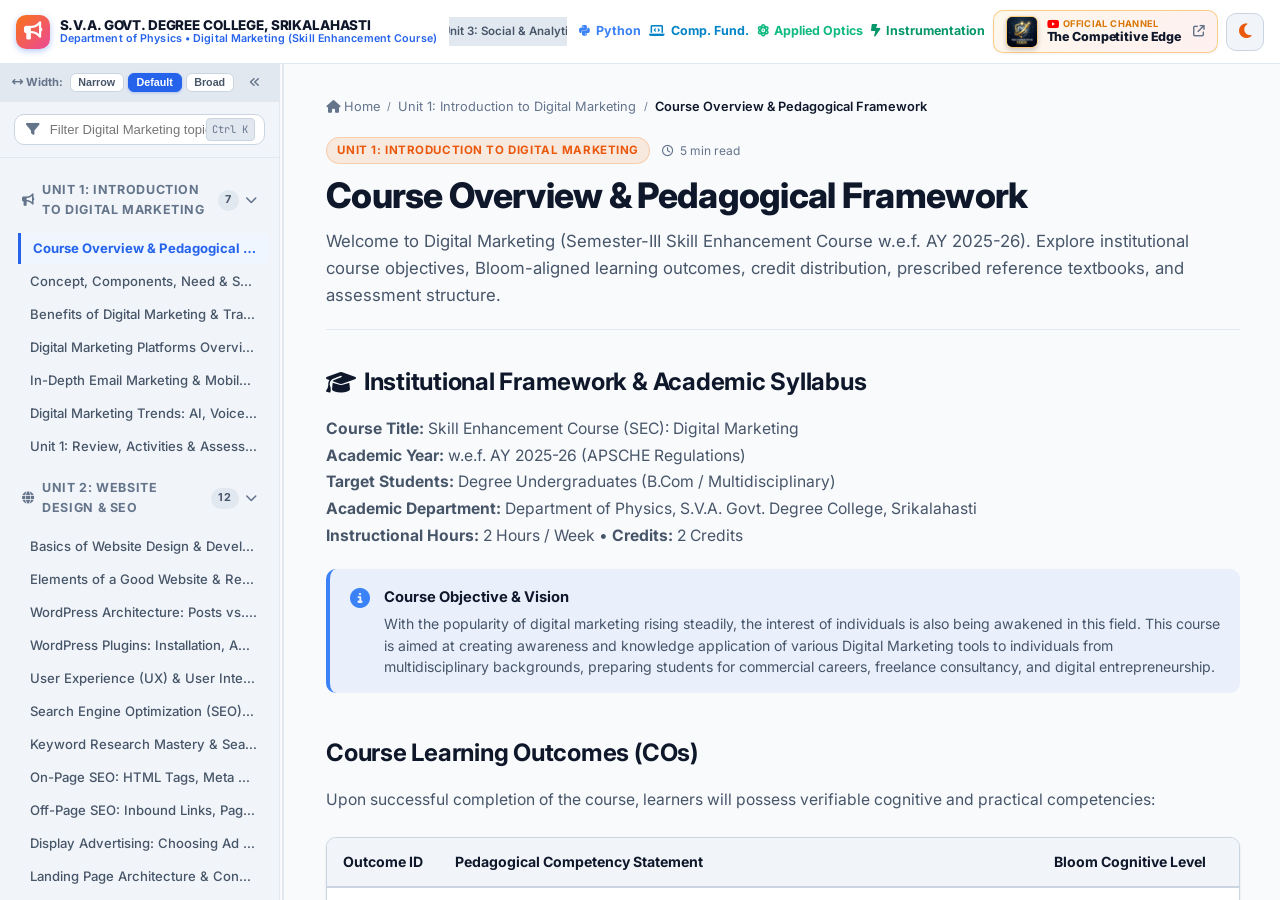
==== commit 6f8cb379: "Update index.html" ====
--- a/index.html
+++ b/index.html
@@ -55,22 +55,22 @@
 
     <div class="header-right">
       <!-- Course Switcher Link to Python Master Portal -->
-      <a href="../Python-SVAGDC/index.html" class="tool-btn" style="text-decoration: none; font-size: 0.78rem; font-weight: 700; color: #3b82f6; border-color: #3b82f6; display: inline-flex; align-items: center; gap: 0.35rem;" title="Switch to Python Master Portal">
+      <a href="https://bapanayya.github.io/Python-Course-Fundamentals" class="tool-btn" style="text-decoration: none; font-size: 0.78rem; font-weight: 700; color: #3b82f6; border-color: #3b82f6; display: inline-flex; align-items: center; gap: 0.35rem;" title="Switch to Python Master Portal">
         <i class="fa-brands fa-python"></i> Python
       </a>
 
       <!-- Course Switcher Link to Computer Fundamentals Portal -->
-      <a href="../Computer-Fund-OfficeAutomat-SVAGDC/index.html" class="tool-btn" style="text-decoration: none; font-size: 0.78rem; font-weight: 700; color: #0284c7; border-color: #0284c7; display: inline-flex; align-items: center; gap: 0.35rem;" title="Switch to Computer Fundamentals Portal">
+      <a href="https://bapanayya.github.io/Computer-Fundamentals-Office-Automation" class="tool-btn" style="text-decoration: none; font-size: 0.78rem; font-weight: 700; color: #0284c7; border-color: #0284c7; display: inline-flex; align-items: center; gap: 0.35rem;" title="Switch to Computer Fundamentals Portal">
         <i class="fa-solid fa-laptop-code"></i> Comp. Fund.
       </a>
 
       <!-- Course Switcher Link to Applied Optics Portal -->
-      <a href="../Applied-Optics-SVAGDC/index.html" class="tool-btn" style="text-decoration: none; font-size: 0.78rem; font-weight: 700; color: #10b981; border-color: #10b981; display: inline-flex; align-items: center; gap: 0.35rem;" title="Switch to Applied Optics Course 7 Portal">
+      <a href="https://bapanayya.github.io/Applied-Optics" class="tool-btn" style="text-decoration: none; font-size: 0.78rem; font-weight: 700; color: #10b981; border-color: #10b981; display: inline-flex; align-items: center; gap: 0.35rem;" title="Switch to Applied Optics Course 7 Portal">
         <i class="fa-solid fa-atom"></i> Applied Optics
       </a>
 
       <!-- Course Switcher Link to Electronic Instrumentation Portal -->
-      <a href="../Sem5-Electronic-Instrumentation-Minor-2026-wef2023-24/index.html" class="tool-btn" style="text-decoration: none; font-size: 0.78rem; font-weight: 700; color: #059669; border-color: #059669; display: inline-flex; align-items: center; gap: 0.35rem;" title="Switch to Electronic Instrumentation Portal">
+      <a href="https://bapanayya.github.io/Electronic-Instrumentation" class="tool-btn" style="text-decoration: none; font-size: 0.78rem; font-weight: 700; color: #059669; border-color: #059669; display: inline-flex; align-items: center; gap: 0.35rem;" title="Switch to Electronic Instrumentation Portal">
         <i class="fa-solid fa-bolt-lightning"></i> Instrumentation
       </a>
 
@@ -231,4 +231,4 @@
   <script src="js/app.js"></script>
 
 </body>
-</html>+</html>
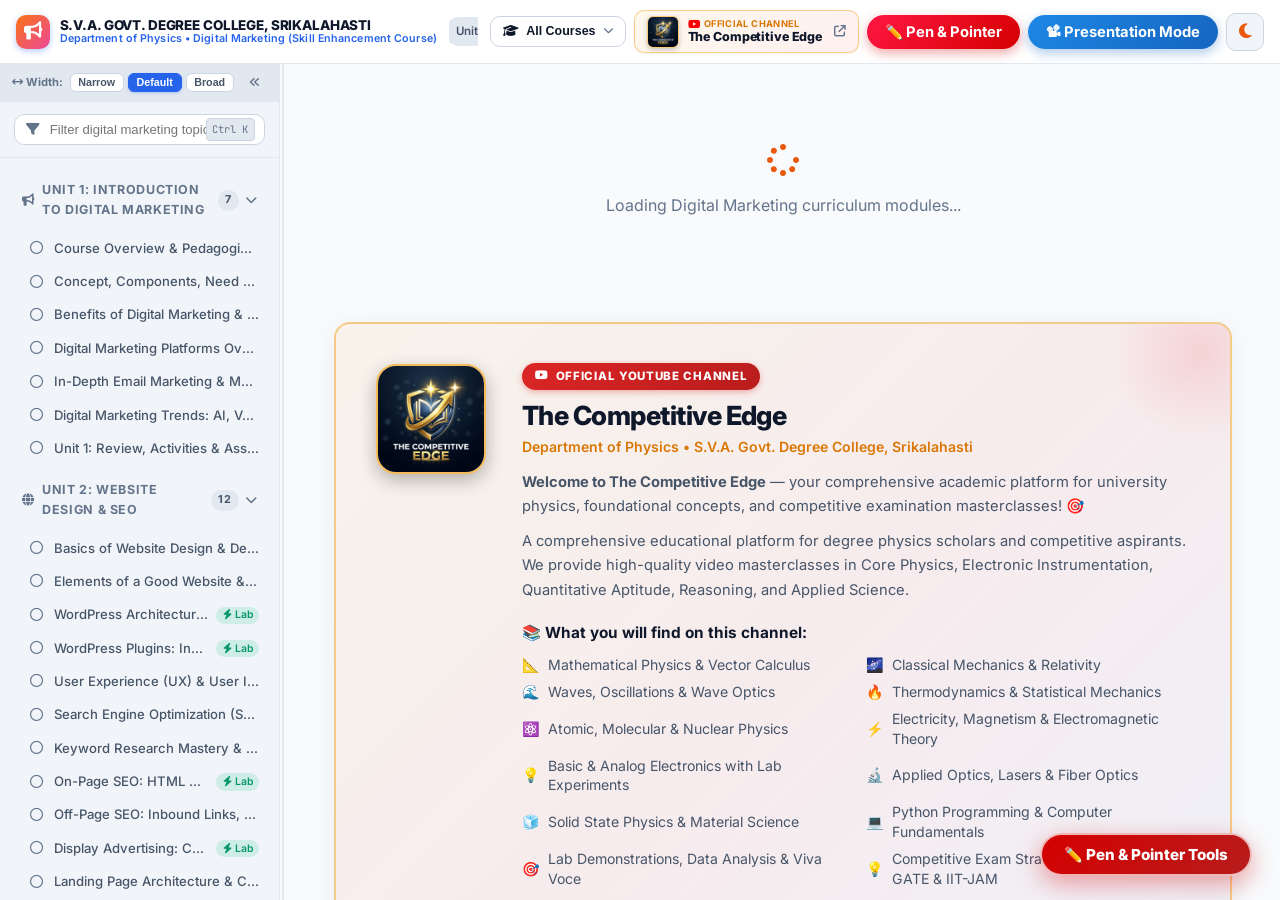
==== commit 079879e0: "Add interactive Pen & Pointer annotation suite, Laser Pointer, and Presentation Mode tools" ====
--- a/index.html
+++ b/index.html
@@ -16,6 +16,7 @@
   <!-- Core Academic Theme & Interactive Tools Stylesheets -->
   <link rel="stylesheet" href="css/style.css">
   <link rel="stylesheet" href="css/interactive-tools.css">
+  <link rel="stylesheet" href="css/presentation-tools.css">
 </head>
 <body>
 
@@ -29,7 +30,7 @@
         <i class="fa-solid fa-bars"></i>
       </button>
 
-      <a href="#dm-course-overview" class="brand-badge">
+      <a href="https://www.youtube.com/@TheCompetitiveEdge-b4z" target="_blank" rel="noopener noreferrer" class="brand-badge" title="Visit our Official YouTube Channel: The Competitive Edge">
         <div class="brand-logo-icon" style="background: linear-gradient(135deg, #f97316, #ec4899);">
           <i class="fa-solid fa-bullhorn"></i>
         </div>
@@ -42,6 +43,7 @@
 
     <!-- Quick Track Switcher Pills -->
     <nav class="track-switcher" aria-label="Curriculum Tracks">
+      <a href="../index.html" class="track-pill" data-track="track-master-portal" title="Return to Master Visual Guide" style="border-color: #38BDF8; color: #0284C7;"><i class="fa-solid fa-house"></i> Master Guide</a>
       <a href="#dm-course-overview" class="track-pill active" data-track="track-unit1">Unit 1: Foundations</a>
       <a href="#web-design-fundamentals" class="track-pill" data-track="track-unit2">Unit 2: Web &amp; SEO</a>
       <a href="#social-media-ecosystem" class="track-pill" data-track="track-unit3">Unit 3: Social &amp; Analytics</a>
@@ -53,26 +55,231 @@
       </a>
     </nav>
 
-    <div class="header-right">
-      <!-- Course Switcher Link to Python Master Portal -->
-      <a href="https://bapanayya.github.io/Python-Course-Fundamentals" class="tool-btn" style="text-decoration: none; font-size: 0.78rem; font-weight: 700; color: #3b82f6; border-color: #3b82f6; display: inline-flex; align-items: center; gap: 0.35rem;" title="Switch to Python Master Portal">
-        <i class="fa-brands fa-python"></i> Python
-      </a>
-
-      <!-- Course Switcher Link to Computer Fundamentals Portal -->
-      <a href="https://bapanayya.github.io/Computer-Fundamentals-Office-Automation" class="tool-btn" style="text-decoration: none; font-size: 0.78rem; font-weight: 700; color: #0284c7; border-color: #0284c7; display: inline-flex; align-items: center; gap: 0.35rem;" title="Switch to Computer Fundamentals Portal">
-        <i class="fa-solid fa-laptop-code"></i> Comp. Fund.
-      </a>
-
-      <!-- Course Switcher Link to Applied Optics Portal -->
-      <a href="https://bapanayya.github.io/Applied-Optics" class="tool-btn" style="text-decoration: none; font-size: 0.78rem; font-weight: 700; color: #10b981; border-color: #10b981; display: inline-flex; align-items: center; gap: 0.35rem;" title="Switch to Applied Optics Course 7 Portal">
-        <i class="fa-solid fa-atom"></i> Applied Optics
-      </a>
-
-      <!-- Course Switcher Link to Electronic Instrumentation Portal -->
-      <a href="https://bapanayya.github.io/Electronic-Instrumentation" class="tool-btn" style="text-decoration: none; font-size: 0.78rem; font-weight: 700; color: #059669; border-color: #059669; display: inline-flex; align-items: center; gap: 0.35rem;" title="Switch to Electronic Instrumentation Portal">
-        <i class="fa-solid fa-bolt-lightning"></i> Instrumentation
-      </a>
+                            <div class="header-right">
+      <!-- Courses Dropdown Navigator -->
+      <div class="course-dropdown" id="course-dropdown">
+        <button type="button" class="course-dropdown-btn" id="course-dropdown-btn" aria-haspopup="true" aria-expanded="false" title="Switch Course Portal">
+          <i class="fa-solid fa-graduation-cap"></i>
+          <span class="dropdown-active-title">All Courses</span>
+          <i class="fa-solid fa-chevron-down dropdown-arrow"></i>
+        </button>
+        <div class="course-dropdown-menu" id="course-dropdown-menu" role="menu">
+          <div class="dropdown-header-banner">
+            <div class="dropdown-header-title">
+              <i class="fa-solid fa-book-open-reader"></i> S.V.A. GDC Course Portals
+            </div>
+            <span class="dropdown-header-tag">19 Courses</span>
+          </div>
+          
+          <div class="dropdown-section-title">
+            <i class="fa-solid fa-atom"></i> B.Sc. Physics Major Core (Sem I–V)
+          </div>
+          <div class="dropdown-grid">
+          <a href="../Mathematical-Physics-SVAGDC/index.html" class="course-dropdown-item">
+            <div class="course-item-icon" style="background: #6366f122; color: #6366f1;">
+              <i class="fa-solid fa-square-root-variable"></i>
+            </div>
+            <div class="course-item-info">
+              <div class="course-item-name">Math Physics</div>
+              <div class="course-item-meta">Course 1 &bull; Sem-I</div>
+            </div>
+            
+          </a>
+          <a href="../Mechanics-Properties-Matter-SVAGDC/index.html" class="course-dropdown-item">
+            <div class="course-item-icon" style="background: #f9731622; color: #f97316;">
+              <i class="fa-solid fa-shuttle-space"></i>
+            </div>
+            <div class="course-item-info">
+              <div class="course-item-name">Mechanics</div>
+              <div class="course-item-meta">Course 2 &bull; Sem-I</div>
+            </div>
+            
+          </a>
+          <a href="../Waves-Optics-SVAGDC/index.html" class="course-dropdown-item">
+            <div class="course-item-icon" style="background: #06b6d422; color: #06b6d4;">
+              <i class="fa-solid fa-water"></i>
+            </div>
+            <div class="course-item-info">
+              <div class="course-item-name">Waves & Optics</div>
+              <div class="course-item-meta">Course 3 &bull; Sem-II</div>
+            </div>
+            
+          </a>
+          <a href="../Heat-Thermodynamics-SVAGDC/index.html" class="course-dropdown-item">
+            <div class="course-item-icon" style="background: #ea580c22; color: #ea580c;">
+              <i class="fa-solid fa-fire-flame-curved"></i>
+            </div>
+            <div class="course-item-info">
+              <div class="course-item-name">Thermodynamics</div>
+              <div class="course-item-meta">Course 4 &bull; Sem-II</div>
+            </div>
+            
+          </a>
+          <a href="../Atomic-Molecular-Nuclear-SVAGDC/index.html" class="course-dropdown-item">
+            <div class="course-item-icon" style="background: #8b5cf622; color: #8b5cf6;">
+              <i class="fa-solid fa-atom"></i>
+            </div>
+            <div class="course-item-info">
+              <div class="course-item-name">Atomic & Nuclear</div>
+              <div class="course-item-meta">Course 5 &bull; Sem-III</div>
+            </div>
+            
+          </a>
+          <a href="../Basic-Electronics-SVAGDC/index.html" class="course-dropdown-item">
+            <div class="course-item-icon" style="background: #10b98122; color: #10b981;">
+              <i class="fa-solid fa-microchip"></i>
+            </div>
+            <div class="course-item-info">
+              <div class="course-item-name">Basic Electronics</div>
+              <div class="course-item-meta">Course 6 &bull; Sem-III</div>
+            </div>
+            
+          </a>
+          <a href="../Applied-Optics-SVAGDC/index.html" class="course-dropdown-item">
+            <div class="course-item-icon" style="background: #0284c722; color: #0284c7;">
+              <i class="fa-solid fa-compass-drafting"></i>
+            </div>
+            <div class="course-item-info">
+              <div class="course-item-name">Applied Optics</div>
+              <div class="course-item-meta">Course 7 &bull; Sem-III</div>
+            </div>
+            
+          </a>
+          <a href="../Electricity-Magnetism-EMT-SVAGDC/index.html" class="course-dropdown-item">
+            <div class="course-item-icon" style="background: #2563eb22; color: #2563eb;">
+              <i class="fa-solid fa-bolt-lightning"></i>
+            </div>
+            <div class="course-item-info">
+              <div class="course-item-name">Electromagnetism</div>
+              <div class="course-item-meta">Course 8 &bull; Sem-IV</div>
+            </div>
+            
+          </a>
+          <a href="../Analog-Electronics-SVAGDC/index.html" class="course-dropdown-item">
+            <div class="course-item-icon" style="background: #ec489922; color: #ec4899;">
+              <i class="fa-solid fa-wave-square"></i>
+            </div>
+            <div class="course-item-info">
+              <div class="course-item-name">Analog Electronics</div>
+              <div class="course-item-meta">Course 9 &bull; Sem-IV</div>
+            </div>
+            
+          </a>
+          <a href="../Advances-in-Physics-SVAGDC/index.html" class="course-dropdown-item">
+            <div class="course-item-icon" style="background: #4f46e522; color: #4f46e5;">
+              <i class="fa-solid fa-rocket"></i>
+            </div>
+            <div class="course-item-info">
+              <div class="course-item-name">Advances in Physics</div>
+              <div class="course-item-meta">Course 10 &bull; Sem-IV</div>
+            </div>
+            
+          </a>
+          <a href="../Solid-State-Physics-SVAGDC/index.html" class="course-dropdown-item">
+            <div class="course-item-icon" style="background: #14b8a622; color: #14b8a6;">
+              <i class="fa-solid fa-cubes"></i>
+            </div>
+            <div class="course-item-info">
+              <div class="course-item-name">Solid State Physics</div>
+              <div class="course-item-meta">Course 11 &bull; Sem-V</div>
+            </div>
+            
+          </a>
+          </div>
+
+          <div class="dropdown-section-title" style="margin-top: 0.6rem;">
+            <i class="fa-solid fa-laptop-code"></i> Computational Physics Electives (Domain E &bull; Sem V &amp; VI)
+          </div>
+          <div class="dropdown-grid">
+          <a href="../Course-12E-Python-Numerical-Methods-SVAGDC/index.html" class="course-dropdown-item">
+            <div class="course-item-icon" style="background: #0284c722; color: #0284c7;">
+              <i class="fa-brands fa-python"></i>
+            </div>
+            <div class="course-item-info">
+              <div class="course-item-name">Python & Numerics</div>
+              <div class="course-item-meta">Course 12E &bull; Sem-V</div>
+            </div>
+            
+          </a>
+          <a href="../Course-13E-Mechanics-Waves-Oscillations-SVAGDC/index.html" class="course-dropdown-item">
+            <div class="course-item-icon" style="background: #0d948822; color: #0d9488;">
+              <i class="fa-solid fa-satellite"></i>
+            </div>
+            <div class="course-item-info">
+              <div class="course-item-name">Mechanics & Waves</div>
+              <div class="course-item-meta">Course 13E &bull; Sem-V</div>
+            </div>
+            
+          </a>
+          <a href="../Course-14E-Optics-Heat-Thermodynamics-SVAGDC/index.html" class="course-dropdown-item">
+            <div class="course-item-icon" style="background: #d9770622; color: #d97706;">
+              <i class="fa-solid fa-sun"></i>
+            </div>
+            <div class="course-item-info">
+              <div class="course-item-name">Optics & Thermo</div>
+              <div class="course-item-meta">Course 14E &bull; Sem-VI</div>
+            </div>
+            
+          </a>
+          <a href="../Course-15E-EMT-Modern-Physics-SVAGDC/index.html" class="course-dropdown-item">
+            <div class="course-item-icon" style="background: #7c3aed22; color: #7c3aed;">
+              <i class="fa-solid fa-atom"></i>
+            </div>
+            <div class="course-item-info">
+              <div class="course-item-name">EMT & Modern Phys</div>
+              <div class="course-item-meta">Course 15E &bull; Sem-VI</div>
+            </div>
+            
+          </a>
+          </div>
+
+          <div class="dropdown-section-title" style="margin-top: 0.6rem;">
+            <i class="fa-solid fa-shapes"></i> Allied Minors &amp; Skill Courses
+          </div>
+          <div class="dropdown-grid">
+          <a href="../Sem5-Electronic-Instrumentation-Minor-2026-wef2023-24/index.html" class="course-dropdown-item">
+            <div class="course-item-icon" style="background: #05966922; color: #059669;">
+              <i class="fa-solid fa-gauge-high"></i>
+            </div>
+            <div class="course-item-info">
+              <div class="course-item-name">Instrumentation</div>
+              <div class="course-item-meta">Minor &bull; Sem-V</div>
+            </div>
+            
+          </a>
+          <a href="../Python-SVAGDC/index.html" class="course-dropdown-item">
+            <div class="course-item-icon" style="background: #3b82f622; color: #3b82f6;">
+              <i class="fa-brands fa-python"></i>
+            </div>
+            <div class="course-item-info">
+              <div class="course-item-name">Python Programming</div>
+              <div class="course-item-meta">Skill &bull; Core & Sci</div>
+            </div>
+            
+          </a>
+          <a href="../Computer-Fund-OfficeAutomat-SVAGDC/index.html" class="course-dropdown-item">
+            <div class="course-item-icon" style="background: #0891b222; color: #0891b2;">
+              <i class="fa-solid fa-laptop-code"></i>
+            </div>
+            <div class="course-item-info">
+              <div class="course-item-name">Computer Fundamentals</div>
+              <div class="course-item-meta">Skill &bull; SEC</div>
+            </div>
+            
+          </a>
+          <a href="../Digital-Marketing-SVGDC/index.html" class="course-dropdown-item current">
+            <div class="course-item-icon" style="background: #d9770622; color: #d97706;">
+              <i class="fa-solid fa-bullhorn"></i>
+            </div>
+            <div class="course-item-info">
+              <div class="course-item-name">Digital Marketing</div>
+              <div class="course-item-meta">Skill &bull; SEC</div>
+            </div>
+            <span class="course-current-pill">Current</span>
+          </a>
+          </div>
+        </div>
+      </div>
 
       <!-- YouTube Channel Promotion -->
       <a href="https://www.youtube.com/@TheCompetitiveEdge-b4z" target="_blank" rel="noopener noreferrer" class="yt-promo-btn" title="Visit our Official YouTube Channel: The Competitive Edge (S.V.A. Govt. Degree College, Srikalahasti)" aria-label="Visit The Competitive Edge Official YouTube Channel">
@@ -86,6 +293,10 @@
         </span>
       </a>
 
+            <!-- Presentation & Teacher Annotation Tools -->
+      <button class="action-pill pill-red" onclick="window.PresentationTools.toggleAnnotationToolbar();" title="Draw, write, underline, or laser-point on the page (Shortcut: Alt+P)">✏️ Pen &amp; Pointer</button>
+      <button id="presModeBtn" class="action-pill pill-blue" onclick="window.PresentationTools.togglePresentationMode();" title="Enter Presentation Mode (F11/Esc)">📽 Presentation Mode</button>
+
       <button class="theme-toggle-btn" id="theme-toggle-btn" aria-label="Toggle Dark/Light Mode" title="Toggle Theme">
         <i class="fa-solid fa-moon"></i>
       </button>
@@ -109,9 +320,9 @@
       <div class="sidebar-width-toolbar">
         <div class="width-presets-group" title="Quick Width Presets">
           <span class="width-label"><i class="fa-solid fa-arrows-left-right"></i> Width:</span>
-          <button type="button" class="btn-width-preset" data-width="210" title="Narrow Sidebar (210px)">Narrow</button>
-          <button type="button" class="btn-width-preset active" data-width="280" title="Default Sidebar (280px)">Default</button>
-          <button type="button" class="btn-width-preset" data-width="360" title="Broad Sidebar (360px)">Broad</button>
+          <button type="button" class="btn-width-preset" data-width="220" title="Narrow Sidebar (220px)">Narrow</button>
+          <button type="button" class="btn-width-preset active" data-width="290" title="Default Sidebar (290px)">Default</button>
+          <button type="button" class="btn-width-preset" data-width="380" title="Broad Sidebar (380px)">Broad</button>
         </div>
         <button type="button" class="btn-sidebar-collapse" id="sidebar-collapse-btn" title="Collapse Sidebar Menu">
           <i class="fa-solid fa-angles-left"></i>
@@ -122,8 +333,8 @@
       <div class="sidebar-search-box">
         <div class="sidebar-input-wrapper">
           <i class="fa-solid fa-filter"></i>
-          <input type="text" class="sidebar-search-input" id="sidebar-search-input" placeholder="Filter Digital Marketing topics..." autocomplete="off">
-          <kbd class="sidebar-search-kbd">Ctrl K</kbd>
+          <input type="text" class="sidebar-search-input" id="sidebar-search-input" placeholder="Filter digital marketing topics..." autocomplete="off">
+          <kbd class="sidebar-search-kbd" title="Press Ctrl + K to search whole syllabus">Ctrl K</kbd>
         </div>
       </div>
 
@@ -134,7 +345,6 @@
     <!-- Draggable Sidebar Resizer Handle -->
     <div class="sidebar-resizer" id="sidebar-resizer" title="Drag to adjust sidebar width (Double-click to reset)"></div>
 
-    <!-- Reading & Interactive Main Pane -->
     <main class="app-main" id="app-main">
       <div class="content-wrapper" id="topic-content-mount">
         <!-- Dynamic Topic Content Injected via app.js -->
@@ -148,7 +358,9 @@
       <section class="bottom-yt-promo-container" aria-label="Official YouTube Channel Promotion">
         <div class="bottom-yt-card">
           <div class="bottom-yt-left">
-            <img src="Logo-TheCompetitiveEdge.jpg" alt="The Competitive Edge Crest Logo" class="bottom-yt-crest">
+            <a href="https://www.youtube.com/@TheCompetitiveEdge-b4z" target="_blank" rel="noopener noreferrer" title="Visit The Competitive Edge on YouTube">
+              <img src="Logo-TheCompetitiveEdge.jpg" alt="The Competitive Edge Crest Logo" class="bottom-yt-crest">
+            </a>
           </div>
           <div class="bottom-yt-body">
             <div class="bottom-yt-badge">
@@ -160,35 +372,37 @@
             </p>
             <div class="bottom-yt-desc">
               <p>
-                <strong>Welcome to The Competitive Edge</strong> &mdash; your comprehensive academic and career excellence destination! 🎯
+                <strong>Welcome to The Competitive Edge</strong> &mdash; your comprehensive academic platform for university physics, foundational concepts, and competitive examination masterclasses! 🎯
               </p>
               <p>
-                Crafted for undergraduate degree scholars and competitive aspirants. We empower students with modern digital skills, analytical reasoning, physics lectures, and competitive acumen required for university distinctions, corporate placements, and competitive examinations.
+                A comprehensive educational platform for degree physics scholars and competitive aspirants. We provide high-quality video masterclasses in Core Physics, Electronic Instrumentation, Quantitative Aptitude, Reasoning, and Applied Science.
               </p>
-              
               <div class="bottom-yt-features-title">
-                📚 What you’ll find on this channel:
+                📚 What you will find on this channel:
               </div>
               <ul class="bottom-yt-grid">
-                <li><span>📰</span> Daily Current Affairs &amp; Quizzes</li>
-                <li><span>🚀</span> Digital Marketing, SEO &amp; Analytics</li>
-                <li><span>🔢</span> Quantitative Aptitude &amp; Arithmetic</li>
-                <li><span>🧠</span> Reasoning &ndash; Verbal &amp; Non-Verbal</li>
-                <li><span>📖</span> General English &amp; Corporate Communication</li>
-                <li><span>🔬</span> General Science &amp; Physics Major Lectures</li>
-                <li><span>💻</span> Python Programming &amp; Computer Automation</li>
-                <li><span>🎯</span> Practice Questions, Mock Exams &amp; Shortcuts</li>
+                <li><span>📐</span> Mathematical Physics &amp; Vector Calculus</li>
+                <li><span>🌌</span> Classical Mechanics &amp; Relativity</li>
+                <li><span>🌊</span> Waves, Oscillations &amp; Wave Optics</li>
+                <li><span>🔥</span> Thermodynamics &amp; Statistical Mechanics</li>
+                <li><span>⚛️</span> Atomic, Molecular &amp; Nuclear Physics</li>
+                <li><span>⚡</span> Electricity, Magnetism &amp; Electromagnetic Theory</li>
+                <li><span>💡</span> Basic &amp; Analog Electronics with Lab Experiments</li>
+                <li><span>🔬</span> Applied Optics, Lasers &amp; Fiber Optics</li>
+                <li><span>🧊</span> Solid State Physics &amp; Material Science</li>
+                <li><span>💻</span> Python Programming &amp; Computer Fundamentals</li>
+                <li><span>🎯</span> Lab Demonstrations, Data Analysis &amp; Viva Voce</li>
+                <li><span>💡</span> Competitive Exam Strategies, CSIR-NET, GATE &amp; IIT-JAM</li>
               </ul>
-
               <div class="bottom-yt-target-exams">
-                Tailored for undergraduate degree examinations and aspirants preparing for UPSC, SSC CGL, Banking (IBPS/SBI), Railways (RRB), APPSC, TSPSC, State PSCs, Defence, and industry certifications.
+                Tailored for scholars preparing for CSIR-NET Physical Sciences, GATE Physics, IIT-JAM, UPSC, APPSC/TSPSC Degree Lecturers, SSC CGL, and university semester examinations.
               </div>
             </div>
             <div class="bottom-yt-actions">
               <a href="https://www.youtube.com/@TheCompetitiveEdge-b4z" target="_blank" rel="noopener noreferrer" class="btn-yt-big-subscribe" title="Subscribe to The Competitive Edge on YouTube">
                 <i class="fa-brands fa-youtube"></i> Subscribe &amp; Watch Lectures <i class="fa-solid fa-arrow-up-right-from-square"></i>
               </a>
-              <span class="bottom-yt-stat"><i class="fa-solid fa-circle-check"></i> Free Academic Lectures &amp; Competitive Exam Prep</span>
+              <span class="bottom-yt-stat"><i class="fa-solid fa-circle-check"></i> Free Academic Lectures &amp; Competitive Exam Guidance</span>
             </div>
           </div>
         </div>
@@ -196,7 +410,7 @@
 
       <!-- Footer -->
       <footer class="app-footer">
-        <div class="footer-dept-badge" style="background: rgba(249, 115, 22, 0.12); color: #ea580c; border: 1px solid rgba(249, 115, 22, 0.25);">DEPARTMENT OF PHYSICS</div>
+        <div class="footer-dept-badge">DEPARTMENT OF PHYSICS</div>
         <p>S.V.A. Govt. Degree College, Srikalahasti, Tirupati District, Andhra Pradesh</p>
         <p style="margin-top: 0.35rem; font-size: 0.76rem; color: var(--text-muted);">
           Semester-III &bull; Skill Enhancement Course: Digital Marketing &bull; APSCHE w.e.f. AY 2025-26 &bull; Live Interactive Web Portal
@@ -230,5 +444,6 @@
   <script src="js/navigation.js"></script>
   <script src="js/app.js"></script>
 
+  <script src="js/presentation-tools.js" defer></script>
 </body>
-</html>
+</html>
--- a/css/style.css
+++ b/css/style.css
@@ -1,5 +1,5 @@
 /* ==========================================================================
-   Digital-Marketing-SVGDC: Digital Marketing Master Learning Portal
+   Python-SVAGDC: Master Python Learning Portal
    S.V.A. Govt. Degree College, Srikalahasti
    Bespoke Academic Theme & Responsive Layout
    ========================================================================== */
@@ -245,6 +245,223 @@
   align-items: center;
   gap: 0.5rem;
   flex-shrink: 0;
+}
+
+/* ================= Course Navigator Dropdown ================= */
+.course-dropdown {
+  position: relative;
+  display: inline-block;
+}
+
+.course-dropdown-btn {
+  display: inline-flex;
+  align-items: center;
+  gap: 0.45rem;
+  padding: 0.38rem 0.75rem;
+  background: var(--bg-surface);
+  border: 1.5px solid var(--border-medium);
+  border-radius: var(--radius-md);
+  color: var(--text-primary);
+  font-size: 0.78rem;
+  font-weight: 700;
+  cursor: pointer;
+  transition: all var(--transition-fast);
+  white-space: nowrap;
+  line-height: 1.3;
+}
+
+.course-dropdown-btn:hover {
+  background: var(--bg-hover);
+  border-color: var(--primary);
+  color: var(--primary);
+  box-shadow: 0 2px 8px rgba(37, 99, 235, 0.15);
+}
+
+.course-dropdown.active .course-dropdown-btn {
+  background: var(--primary-light);
+  border-color: var(--primary);
+  color: var(--primary);
+}
+
+.course-dropdown-btn .dropdown-arrow {
+  font-size: 0.65rem;
+  transition: transform var(--transition-fast);
+  color: var(--text-muted);
+}
+
+.course-dropdown.active .course-dropdown-btn .dropdown-arrow {
+  transform: rotate(180deg);
+  color: var(--primary);
+}
+
+.course-dropdown-menu {
+  display: none;
+  position: absolute;
+  top: calc(100% + 8px);
+  right: 0;
+  width: min(560px, 94vw);
+  max-height: 80vh;
+  overflow-y: auto;
+  background: var(--bg-surface);
+  border: 1.5px solid var(--border-medium);
+  border-radius: var(--radius-lg);
+  box-shadow: 0 16px 40px rgba(0, 0, 0, 0.22);
+  padding: 0.75rem;
+  z-index: 1050;
+  box-sizing: border-box;
+}
+
+.course-dropdown.active .course-dropdown-menu {
+  display: block;
+  animation: dropdownFadeSlide 0.2s cubic-bezier(0.16, 1, 0.3, 1);
+}
+
+@keyframes dropdownFadeSlide {
+  from {
+    opacity: 0;
+    transform: translateY(-8px);
+  }
+  to {
+    opacity: 1;
+    transform: translateY(0);
+  }
+}
+
+.dropdown-header-banner {
+  display: flex;
+  align-items: center;
+  justify-content: space-between;
+  padding: 0.4rem 0.6rem 0.6rem 0.6rem;
+  border-bottom: 1px solid var(--border-subtle);
+  margin-bottom: 0.5rem;
+}
+
+.dropdown-header-title {
+  font-size: 0.78rem;
+  font-weight: 800;
+  color: var(--text-primary);
+  display: flex;
+  align-items: center;
+  gap: 0.45rem;
+  letter-spacing: -0.01em;
+}
+
+.dropdown-header-tag {
+  font-size: 0.65rem;
+  font-weight: 700;
+  color: var(--primary);
+  background: var(--primary-light);
+  padding: 0.12rem 0.45rem;
+  border-radius: var(--radius-full);
+}
+
+.dropdown-section-title {
+  font-size: 0.68rem;
+  font-weight: 800;
+  text-transform: uppercase;
+  letter-spacing: 0.06em;
+  color: var(--text-muted);
+  padding: 0.35rem 0.5rem 0.25rem 0.5rem;
+  display: flex;
+  align-items: center;
+  gap: 0.4rem;
+}
+
+.dropdown-grid {
+  display: grid;
+  grid-template-columns: repeat(2, 1fr);
+  gap: 0.35rem;
+  margin-bottom: 0.4rem;
+}
+
+@media (max-width: 580px) {
+  .dropdown-grid {
+    grid-template-columns: 1fr;
+  }
+}
+
+.course-dropdown-item {
+  display: flex;
+  align-items: center;
+  gap: 0.6rem;
+  padding: 0.45rem 0.55rem;
+  border-radius: var(--radius-md);
+  text-decoration: none;
+  background: var(--bg-surface);
+  border: 1px solid transparent;
+  transition: all var(--transition-fast);
+}
+
+.course-dropdown-item:hover {
+  background: var(--bg-hover);
+  border-color: var(--border-medium);
+  transform: translateY(-1px);
+}
+
+.course-dropdown-item.current {
+  background: var(--primary-light);
+  border-color: rgba(37, 99, 235, 0.4);
+}
+
+.course-item-icon {
+  width: 28px;
+  height: 28px;
+  border-radius: 6px;
+  display: flex;
+  align-items: center;
+  justify-content: center;
+  font-size: 0.82rem;
+  flex-shrink: 0;
+}
+
+.course-item-info {
+  flex: 1;
+  min-width: 0;
+}
+
+.course-item-name {
+  font-size: 0.76rem;
+  font-weight: 700;
+  color: var(--text-primary);
+  white-space: nowrap;
+  overflow: hidden;
+  text-overflow: ellipsis;
+  line-height: 1.25;
+}
+
+.course-item-meta {
+  font-size: 0.65rem;
+  color: var(--text-muted);
+  white-space: nowrap;
+  line-height: 1.2;
+}
+
+/* ================= Pedagogical Vector Graphic Diagram Card ================= */
+.concept-figure-card {
+  margin: 1.75rem 0;
+  padding: 1.25rem;
+  background: var(--bg-surface-elevated, #f8fafc);
+  border: 1px solid var(--border-medium, #cbd5e1);
+  border-radius: var(--radius-lg, 12px);
+  box-shadow: 0 4px 16px rgba(0, 0, 0, 0.05);
+  text-align: center;
+}
+.concept-figure-card svg {
+  max-width: 100%;
+  height: auto;
+  display: block;
+  margin: 0 auto 0.75rem auto;
+  border-radius: var(--radius-md, 8px);
+}
+.concept-figure-caption {
+  font-size: 0.85rem;
+  color: var(--text-muted, #64748b);
+  font-weight: 500;
+  line-height: 1.45;
+  margin-top: 0.5rem;
+}
+.concept-figure-caption strong {
+  color: var(--primary, #0284c7);
 }
 
 /* ================= The Competitive Edge YouTube Promotion Badge ================= */
@@ -714,7 +931,7 @@
 }
 
 .category-group.collapsed .topic-list {
-  display: none;
+  display: none !important;
 }
 
 .topic-list {
@@ -729,9 +946,9 @@
 .topic-item a {
   display: flex;
   align-items: center;
-  justify-content: space-between;
-  gap: 0.45rem;
-  padding: 0.42rem 0.75rem;
+  justify-content: flex-start;
+  gap: 0.5rem;
+  padding: 0.42rem 0.65rem;
   font-size: 0.82rem;
   font-weight: 500;
   color: var(--text-secondary);
@@ -739,14 +956,44 @@
   border-radius: var(--radius-sm);
   transition: all var(--transition-fast);
   line-height: 1.35;
-}
-
-.topic-item a span {
-  flex: 1;
+  width: 100%;
+  box-sizing: border-box;
+}
+
+.topic-item a span.topic-status-icon {
+  flex: 0 0 18px;
+  width: 18px;
+  height: 18px;
+  display: inline-flex;
+  align-items: center;
+  justify-content: center;
+  color: var(--text-muted);
+  font-size: 0.8rem;
+  overflow: visible;
+}
+
+.topic-item a span.topic-title-text {
+  flex: 1 1 auto;
   min-width: 0;
   overflow: hidden;
   text-overflow: ellipsis;
   white-space: nowrap;
+}
+
+.topic-item a span.interactive-pill {
+  flex: 0 0 auto;
+  font-size: 0.65rem;
+  padding: 0.1rem 0.4rem;
+  border-radius: var(--radius-full);
+  background: rgba(16, 185, 129, 0.15);
+  color: var(--accent-emerald);
+  font-weight: 600;
+  white-space: nowrap;
+  overflow: visible;
+}
+
+.topic-item a span:not(.topic-status-icon):not(.interactive-pill) {
+  min-width: 0;
 }
 
 .topic-item a:hover {
--- a/css/presentation-tools.css
+++ b/css/presentation-tools.css
@@ -0,0 +1,559 @@
+/* ==========================================================================
+   PRESENTATION & TEACHER ANNOTATION TOOLS SUITE
+   Department of Physics, S.V.A. Govt. Degree College, Srikalahasti
+   High-Performance Viewport-Fixed Canvas Engine (60-120 FPS) with Laser Pointer,
+   Drawing Tools, Presentation Mode & Presenter Navigation Controls.
+   ========================================================================== */
+
+/* --- Action Pills in Navbar --- */
+.action-pill {
+  padding: 8px 18px;
+  border-radius: 9999px;
+  font-size: 0.92rem;
+  font-weight: 700;
+  border: none;
+  cursor: pointer;
+  display: inline-flex;
+  align-items: center;
+  gap: 8px;
+  transition: all 0.2s cubic-bezier(0.16, 1, 0.3, 1);
+  text-decoration: none;
+  font-family: inherit;
+  box-shadow: 0 4px 10px rgba(0, 0, 0, 0.15);
+  white-space: nowrap;
+}
+.action-pill:hover {
+  transform: translateY(-2px);
+  box-shadow: 0 6px 16px rgba(0, 0, 0, 0.22);
+}
+.action-pill:active {
+  transform: translateY(0);
+}
+.pill-red {
+  background: linear-gradient(135deg, #FF1744, #D50000);
+  color: #FFFFFF !important;
+  box-shadow: 0 4px 12px rgba(213, 0, 0, 0.35);
+}
+.pill-red:hover {
+  box-shadow: 0 6px 18px rgba(213, 0, 0, 0.5);
+}
+.pill-blue {
+  background: linear-gradient(135deg, #1E88E5, #1565C0);
+  color: #FFFFFF !important;
+  box-shadow: 0 4px 12px rgba(21, 101, 192, 0.35);
+}
+.pill-blue:hover {
+  box-shadow: 0 6px 18px rgba(21, 101, 192, 0.5);
+}
+.pill-green {
+  background: linear-gradient(135deg, #10B981, #059669);
+  color: #FFFFFF !important;
+  box-shadow: 0 4px 12px rgba(16, 185, 129, 0.35);
+}
+
+/* --- Brand Pulsing Dots --- */
+.laser-dot, .brand-dot-pulse {
+  width: 13px;
+  height: 13px;
+  background: #FF1744;
+  border-radius: 50%;
+  box-shadow: 0 0 10px #FF1744, 0 0 20px #FF1744;
+  animation: dotPulse 1.5s infinite;
+  flex-shrink: 0;
+  display: inline-block;
+}
+.brand-dot-pulse.cyan-dot {
+  background: #38BDF8;
+  box-shadow: 0 0 10px #38BDF8, 0 0 20px #38BDF8;
+}
+.brand-dot-pulse.gold-dot {
+  background: #F59E0B;
+  box-shadow: 0 0 10px #F59E0B, 0 0 20px #F59E0B;
+}
+@keyframes dotPulse {
+  0%, 100% { transform: scale(1); opacity: 1; }
+  50% { transform: scale(1.3); opacity: 0.7; }
+}
+
+/* --- TEACHER ANNOTATION & LASER POINTER SYSTEM --- */
+#annotationContainer {
+  position: fixed;
+  top: 0;
+  left: 0;
+  width: 100vw;
+  height: 100vh;
+  z-index: 99990;
+  pointer-events: none;
+  touch-action: none;
+  overflow: hidden;
+}
+#annotationContainer.active-drawing {
+  pointer-events: auto;
+}
+#annotationContainer.active-laser {
+  pointer-events: auto;
+  touch-action: none;
+  cursor: none;
+}
+#annotationBaseCanvas,
+#annotationActiveCanvas {
+  position: absolute;
+  top: 0;
+  left: 0;
+  width: 100%;
+  height: 100%;
+  pointer-events: none;
+  display: block;
+}
+
+/* Custom Cursors */
+#annotationContainer.cursor-pen {
+  cursor: url('data:image/svg+xml;utf8,<svg xmlns="http://www.w3.org/2000/svg" width="24" height="24" viewBox="0 0 24 24"><path fill="%23D50000" d="M3 17.25V21h3.75L17.81 9.94l-3.75-3.75L3 17.25zM20.71 7.04c.39-.39.39-1.02 0-1.41l-2.34-2.34c-.39-.39-1.02-.39-1.41 0l-1.83 1.83 3.75 3.75 1.83-1.83z"/></svg>') 2 22, crosshair;
+}
+#annotationContainer.cursor-highlighter {
+  cursor: url('data:image/svg+xml;utf8,<svg xmlns="http://www.w3.org/2000/svg" width="24" height="24" viewBox="0 0 24 24"><path fill="%23FFD600" d="M15.24 3.76a2.5 2.5 0 0 1 3.54 0l1.46 1.46a2.5 2.5 0 0 1 0 3.54L10.5 18.5 5 20l1.5-5.5L15.24 3.76z"/></svg>') 4 20, crosshair;
+}
+#annotationContainer.cursor-eraser {
+  cursor: url('data:image/svg+xml;utf8,<svg xmlns="http://www.w3.org/2000/svg" width="24" height="24" viewBox="0 0 24 24"><circle cx="12" cy="12" r="9" fill="none" stroke="%2337474F" stroke-width="2"/><circle cx="12" cy="12" r="3" fill="%2337474F"/></svg>') 12 12, cell;
+}
+
+/* Laser Pointer Dot - GPU Hardware Accelerated */
+#laserPointerDot {
+  position: fixed;
+  top: 0;
+  left: 0;
+  width: 18px;
+  height: 18px;
+  border-radius: 50%;
+  background: #FFFFFF;
+  pointer-events: none;
+  z-index: 99992;
+  transform: translate3d(-100px, -100px, 0) translate(-50%, -50%);
+  box-shadow: 0 0 6px #FF1744, 0 0 14px #FF1744, 0 0 26px #FF1744, 0 0 40px #D50000;
+  display: none;
+  will-change: transform;
+}
+#laserPointerDot.active {
+  display: block;
+}
+#laserPointerDot.green-laser {
+  box-shadow: 0 0 6px #00E676, 0 0 14px #00E676, 0 0 26px #00E676, 0 0 40px #00C853;
+}
+
+/* Laser Ripple Click Animation */
+.laser-ripple {
+  position: fixed;
+  top: 0;
+  left: 0;
+  width: 24px;
+  height: 24px;
+  border-radius: 50%;
+  border: 3px solid #FF1744;
+  pointer-events: none;
+  z-index: 99991;
+  animation: rippleExpand 0.6s cubic-bezier(0.1, 0.8, 0.3, 1) forwards;
+  will-change: transform, opacity;
+}
+@keyframes rippleExpand {
+  0% { transform: translate3d(var(--rx, 0), var(--ry, 0), 0) translate(-50%, -50%) scale(0.4); opacity: 1; }
+  100% { transform: translate3d(var(--rx, 0), var(--ry, 0), 0) translate(-50%, -50%) scale(3.5); opacity: 0; }
+}
+
+/* Floating Launcher Pill */
+#teacherPillLauncher {
+  position: fixed;
+  bottom: 24px;
+  right: 28px;
+  z-index: 99980;
+  background: linear-gradient(135deg, #D50000, #B71C1C);
+  color: white;
+  font-size: 0.95rem;
+  font-weight: 800;
+  border-radius: 9999px;
+  padding: 10px 22px;
+  border: 2px solid rgba(255,255,255,0.7);
+  box-shadow: 0 8px 24px rgba(213, 0, 0, 0.35);
+  cursor: pointer;
+  display: flex;
+  align-items: center;
+  gap: 8px;
+  transition: all 0.2s ease;
+  font-family: inherit;
+  user-select: none;
+}
+#teacherPillLauncher:hover {
+  transform: translateY(-3px) scale(1.03);
+  box-shadow: 0 12px 30px rgba(213, 0, 0, 0.45);
+}
+#teacherPillLauncher.hidden {
+  display: none !important;
+}
+
+/* Floating Draggable Teacher Toolbar */
+#teacherToolbar {
+  position: fixed;
+  bottom: 24px;
+  left: 50%;
+  transform: translateX(-50%);
+  z-index: 99995;
+  background: rgba(255, 255, 255, 0.96);
+  backdrop-filter: blur(14px);
+  border: 2px solid #CBD5E1;
+  border-radius: 50px;
+  padding: 8px 18px;
+  display: flex;
+  align-items: center;
+  gap: 10px;
+  box-shadow: 0 12px 36px rgba(0, 0, 0, 0.16), 0 4px 12px rgba(0, 0, 0, 0.08);
+  user-select: none;
+  transition: transform 0.3s cubic-bezier(0.16, 1, 0.3, 1), opacity 0.3s;
+  font-family: inherit;
+}
+#teacherToolbar.minimized {
+  transform: translateX(-50%) translateY(90px);
+  opacity: 0;
+  pointer-events: none;
+}
+
+/* Drag Handle */
+.tb-drag-handle {
+  cursor: grab;
+  color: #94A3B8;
+  font-size: 1.15rem;
+  padding: 0 4px;
+  display: flex;
+  align-items: center;
+}
+.tb-drag-handle:active {
+  cursor: grabbing;
+}
+
+/* Tool Buttons Group */
+.tb-btn-group {
+  display: flex;
+  align-items: center;
+  gap: 6px;
+}
+.tb-btn {
+  width: 40px;
+  height: 40px;
+  border-radius: 50%;
+  border: 1.5px solid transparent;
+  background: #F1F5F9;
+  color: #334155;
+  font-size: 1.15rem;
+  display: flex;
+  align-items: center;
+  justify-content: center;
+  cursor: pointer;
+  transition: all 0.15s ease;
+  position: relative;
+  outline: none;
+}
+.tb-btn:hover {
+  background: #E2E8F0;
+  transform: scale(1.06);
+}
+.tb-btn.active {
+  background: #1E293B;
+  color: #FFFFFF;
+  border-color: #0F172A;
+  box-shadow: 0 4px 12px rgba(15, 23, 42, 0.25);
+  transform: scale(1.08);
+}
+.tb-btn.active.tb-laser {
+  background: #D50000;
+  color: #FFFFFF;
+  box-shadow: 0 0 14px rgba(213, 0, 0, 0.5);
+}
+.tb-btn.active.tb-pen {
+  background: #2563EB;
+  color: #FFFFFF;
+}
+.tb-btn.active.tb-highlighter {
+  background: #CA8A04;
+  color: #FFFFFF;
+}
+.tb-btn.active.tb-eraser {
+  background: #475569;
+  color: #FFFFFF;
+}
+
+/* Dividers */
+.tb-divider {
+  width: 1.5px;
+  height: 26px;
+  background: #E2E8F0;
+  margin: 0 4px;
+}
+
+/* Color Swatches */
+.tb-color-swatch {
+  width: 24px;
+  height: 24px;
+  border-radius: 50%;
+  border: 2px solid #FFFFFF;
+  box-shadow: 0 0 0 1.5px #CBD5E1;
+  cursor: pointer;
+  transition: all 0.15s;
+}
+.tb-color-swatch:hover {
+  transform: scale(1.15);
+}
+.tb-color-swatch.active {
+  transform: scale(1.22);
+  box-shadow: 0 0 0 2.5px #0F172A;
+}
+
+/* Width Selector */
+.tb-size-btn {
+  padding: 4px 10px;
+  border-radius: 12px;
+  background: #F1F5F9;
+  border: 1.5px solid transparent;
+  font-size: 0.82rem;
+  font-weight: 700;
+  color: #475569;
+  cursor: pointer;
+  transition: all 0.15s;
+}
+.tb-size-btn:hover { background: #E2E8F0; }
+.tb-size-btn.active {
+  background: #0F172A;
+  color: #FFFFFF;
+}
+
+/* Tooltip */
+.tb-tooltip {
+  position: absolute;
+  bottom: 120%;
+  left: 50%;
+  transform: translateX(-50%);
+  background: #0F172A;
+  color: white;
+  font-size: 0.75rem;
+  font-weight: 600;
+  padding: 4px 8px;
+  border-radius: 6px;
+  white-space: nowrap;
+  opacity: 0;
+  pointer-events: none;
+  transition: opacity 0.2s;
+  z-index: 99999;
+}
+.tb-btn:hover .tb-tooltip, .tb-color-swatch:hover .tb-tooltip {
+  opacity: 1;
+}
+
+/* Toast Notification */
+#annotationToast {
+  position: fixed;
+  top: 75px;
+  left: 50%;
+  transform: translateX(-50%);
+  background: #0F172A;
+  color: white;
+  padding: 9px 22px;
+  border-radius: 30px;
+  font-size: 0.95rem;
+  font-weight: 700;
+  z-index: 100010;
+  box-shadow: 0 6px 20px rgba(0,0,0,0.25);
+  opacity: 0;
+  pointer-events: none;
+  transition: opacity 0.3s;
+}
+#annotationToast.show {
+  opacity: 1;
+}
+
+/* ==========================================================================
+   PRESENTATION MODE SYSTEM
+   ========================================================================== */
+body.presentation-mode {
+  overflow-x: hidden;
+}
+
+/* Sleek Floating Presenter Control Bar */
+#presenterControlBar {
+  position: fixed;
+  top: 14px;
+  left: 50%;
+  transform: translateX(-50%);
+  z-index: 99985;
+  background: rgba(15, 23, 42, 0.94);
+  backdrop-filter: blur(12px);
+  border: 1.5px solid rgba(56, 189, 248, 0.4);
+  border-radius: 50px;
+  padding: 6px 18px;
+  display: none;
+  align-items: center;
+  gap: 14px;
+  box-shadow: 0 10px 30px rgba(0, 0, 0, 0.35);
+  color: #FFFFFF;
+  user-select: none;
+  font-family: inherit;
+  animation: presenterSlideDown 0.3s ease-out;
+}
+@keyframes presenterSlideDown {
+  from { transform: translateX(-50%) translateY(-20px); opacity: 0; }
+  to { transform: translateX(-50%) translateY(0); opacity: 1; }
+}
+body.presentation-mode #presenterControlBar {
+  display: flex !important;
+}
+
+.pres-brand-badge {
+  display: flex;
+  align-items: center;
+  gap: 8px;
+  font-size: 0.85rem;
+  font-weight: 800;
+  letter-spacing: 0.5px;
+  color: #38BDF8;
+  text-transform: uppercase;
+}
+.pres-progress-pill {
+  background: rgba(56, 189, 248, 0.15);
+  border: 1px solid rgba(56, 189, 248, 0.35);
+  border-radius: 9999px;
+  padding: 4px 14px;
+  font-size: 0.85rem;
+  font-weight: 700;
+  color: #F8FAFC;
+  max-width: 320px;
+  white-space: nowrap;
+  overflow: hidden;
+  text-overflow: ellipsis;
+}
+.pres-ctrl-btn {
+  background: #1E293B;
+  border: 1px solid #334155;
+  color: #FFFFFF;
+  padding: 6px 14px;
+  border-radius: 9999px;
+  font-size: 0.85rem;
+  font-weight: 700;
+  cursor: pointer;
+  display: inline-flex;
+  align-items: center;
+  gap: 6px;
+  transition: all 0.2s;
+  font-family: inherit;
+}
+.pres-ctrl-btn:hover {
+  background: #38BDF8;
+  color: #0F172A;
+  border-color: #38BDF8;
+}
+.pres-ctrl-btn.exit-btn {
+  background: rgba(225, 29, 72, 0.2);
+  border-color: rgba(225, 29, 72, 0.5);
+  color: #FDA4AF;
+}
+.pres-ctrl-btn.exit-btn:hover {
+  background: #E11D48;
+  color: #FFFFFF;
+}
+
+/* Course Portals Full-Width Presentation View */
+body.presentation-mode .app-sidebar,
+body.presentation-mode .sidebar-resizer,
+body.presentation-mode .sidebar-floating-toggle,
+body.presentation-mode .sidebar-backdrop,
+body.presentation-mode #sidebar {
+  display: none !important;
+  width: 0 !important;
+}
+
+body.presentation-mode .app-main {
+  width: 100% !important;
+  max-width: 100% !important;
+  padding: 30px 48px 100px !important;
+}
+
+body.presentation-mode .content-wrapper,
+body.presentation-mode .lesson-body {
+  max-width: 1200px !important;
+  margin: 0 auto !important;
+  font-size: 1.25rem !important;
+  line-height: 1.85 !important;
+}
+
+body.presentation-mode .lesson-title {
+  font-size: 2.6rem !important;
+  margin-bottom: 1.2rem !important;
+}
+
+body.presentation-mode .lesson-lead {
+  font-size: 1.35rem !important;
+  line-height: 1.7 !important;
+}
+
+body.presentation-mode .topic-card,
+body.presentation-mode .topic-section,
+body.presentation-mode .curriculum-topic-card,
+body.presentation-mode #slide-canvas,
+body.presentation-mode .glass-panel {
+  box-shadow: 0 16px 48px rgba(0, 0, 0, 0.25);
+  transition: all 0.3s ease;
+}
+body.presentation-mode .glossy-heading {
+  font-size: 1.7rem;
+}
+body.presentation-mode .bullets li {
+  font-size: 1.3rem;
+  line-height: 1.9;
+}
+
+/* Mobile Responsive */
+@media (max-width: 768px) {
+  #teacherPillLauncher {
+    bottom: 12px;
+    right: 12px;
+    font-size: 0.82rem;
+    padding: 7px 14px;
+    gap: 6px;
+  }
+  #teacherToolbar {
+    bottom: 8px;
+    left: 50%;
+    transform: translateX(-50%);
+    width: 96vw;
+    max-width: 96vw;
+    padding: 6px 8px;
+    border-radius: 20px;
+    gap: 5px;
+    flex-wrap: wrap;
+    justify-content: center;
+  }
+  #teacherToolbar.minimized {
+    transform: translateX(-50%) translateY(120px);
+  }
+  .tb-btn {
+    width: 35px;
+    height: 35px;
+    font-size: 0.95rem;
+  }
+  .tb-divider {
+    height: 18px;
+    margin: 0 2px;
+  }
+  .tb-color-swatch {
+    width: 20px;
+    height: 20px;
+  }
+  .tb-size-btn {
+    padding: 2px 6px;
+    font-size: 0.72rem;
+  }
+  #presenterControlBar {
+    width: 94vw;
+    padding: 5px 10px;
+    gap: 6px;
+    justify-content: space-between;
+  }
+  .pres-brand-badge {
+    display: none;
+  }
+}
